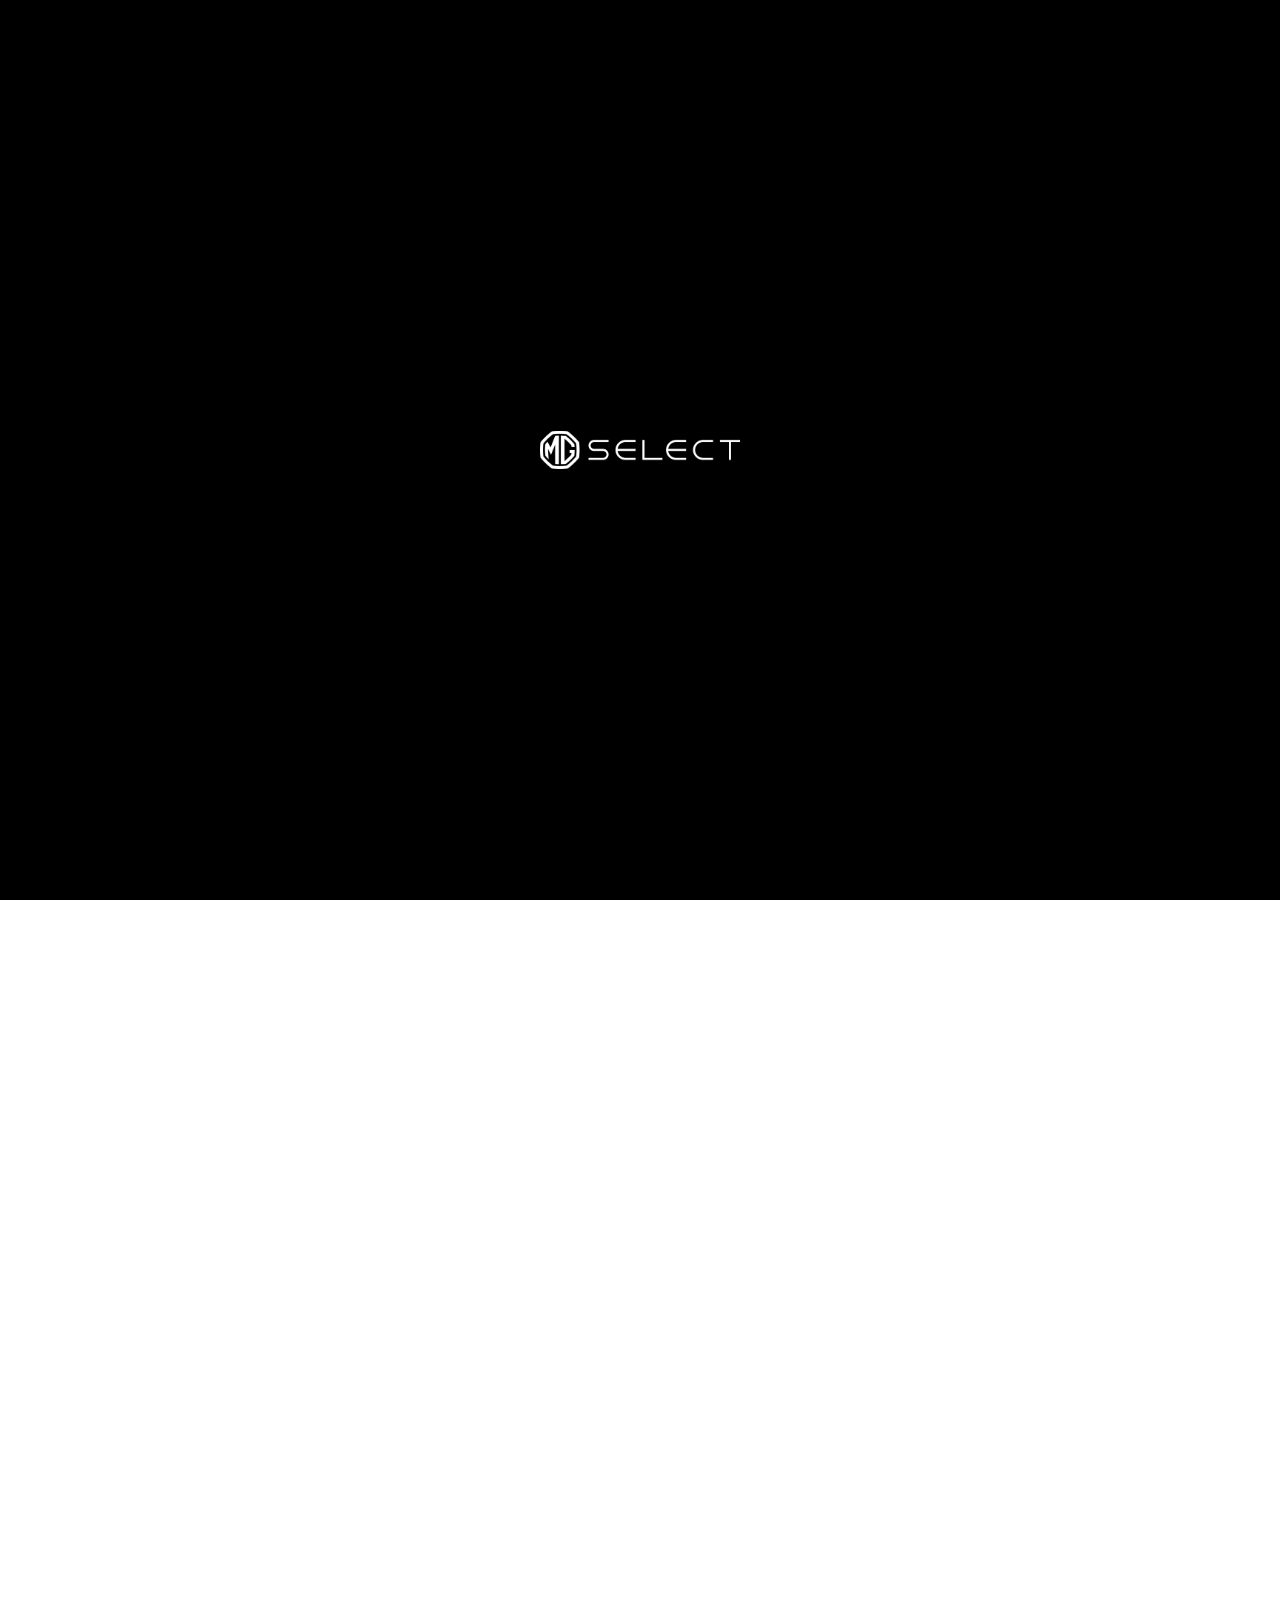
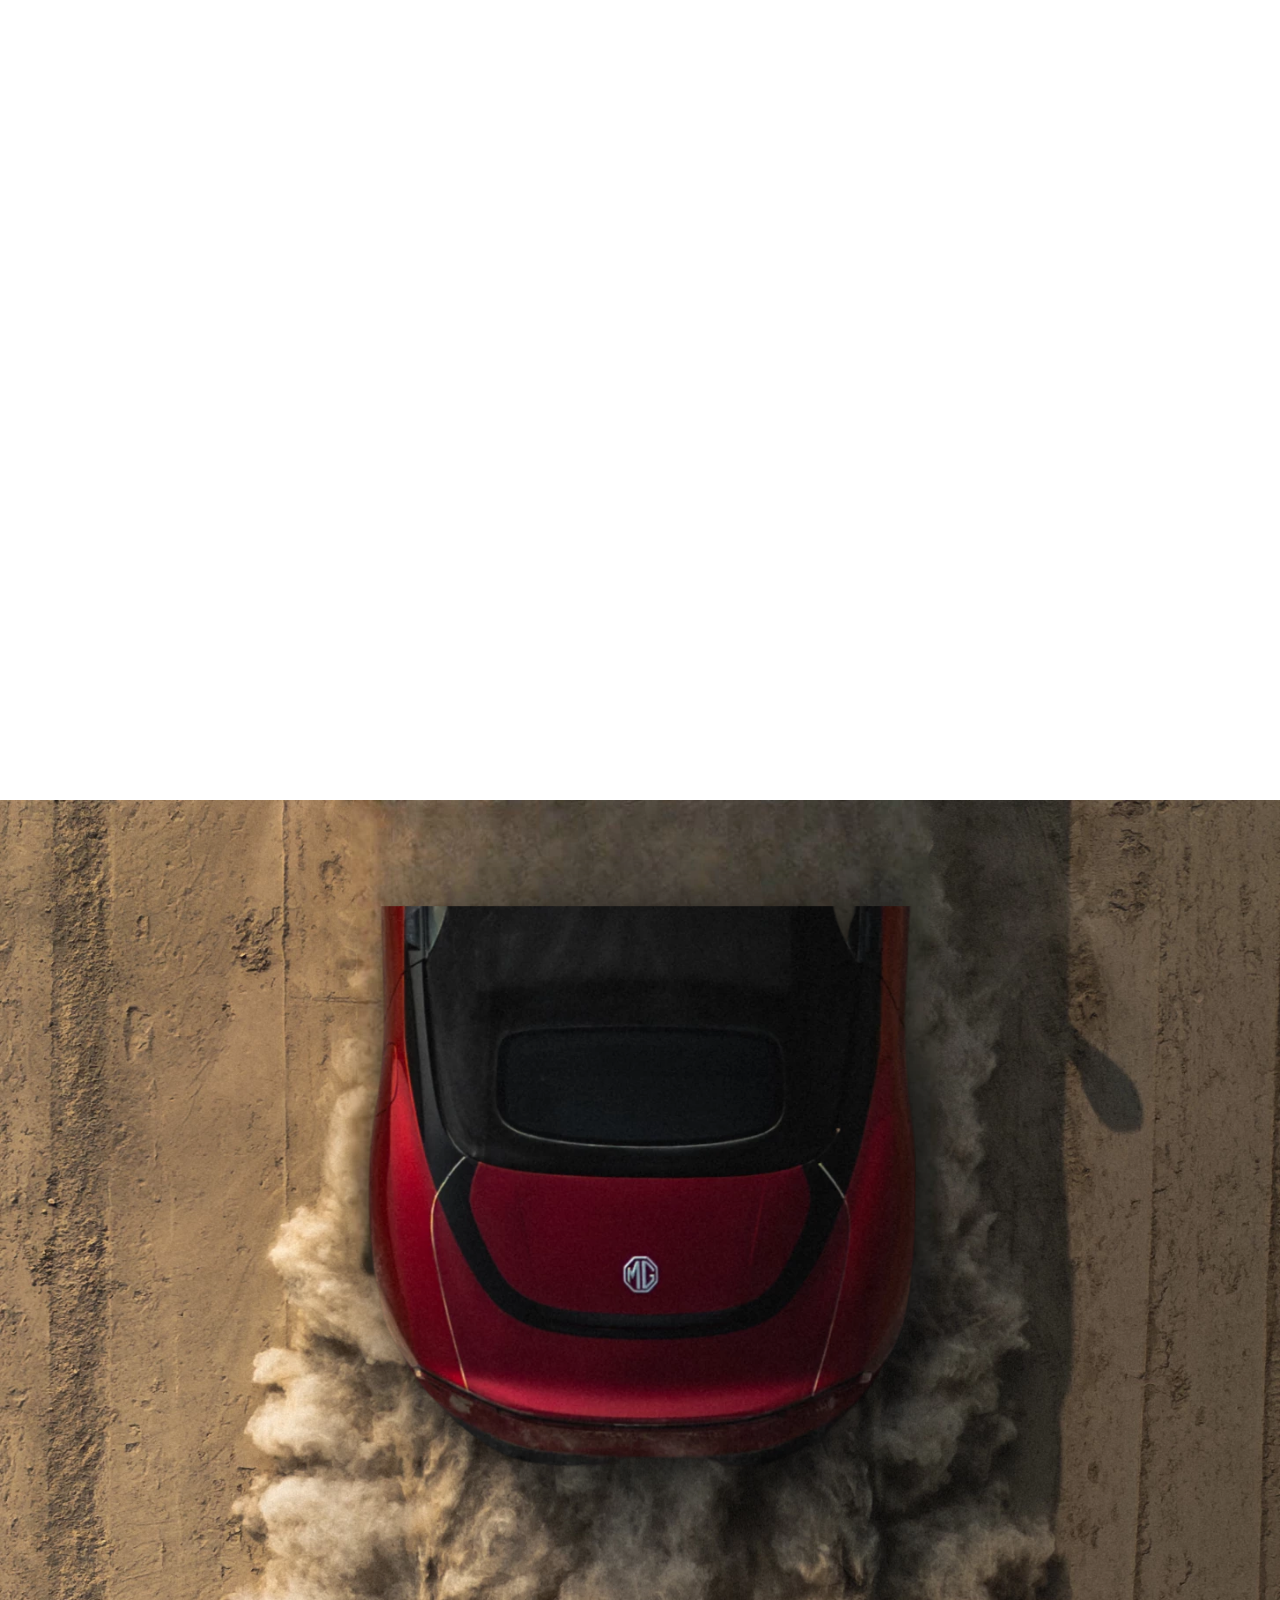
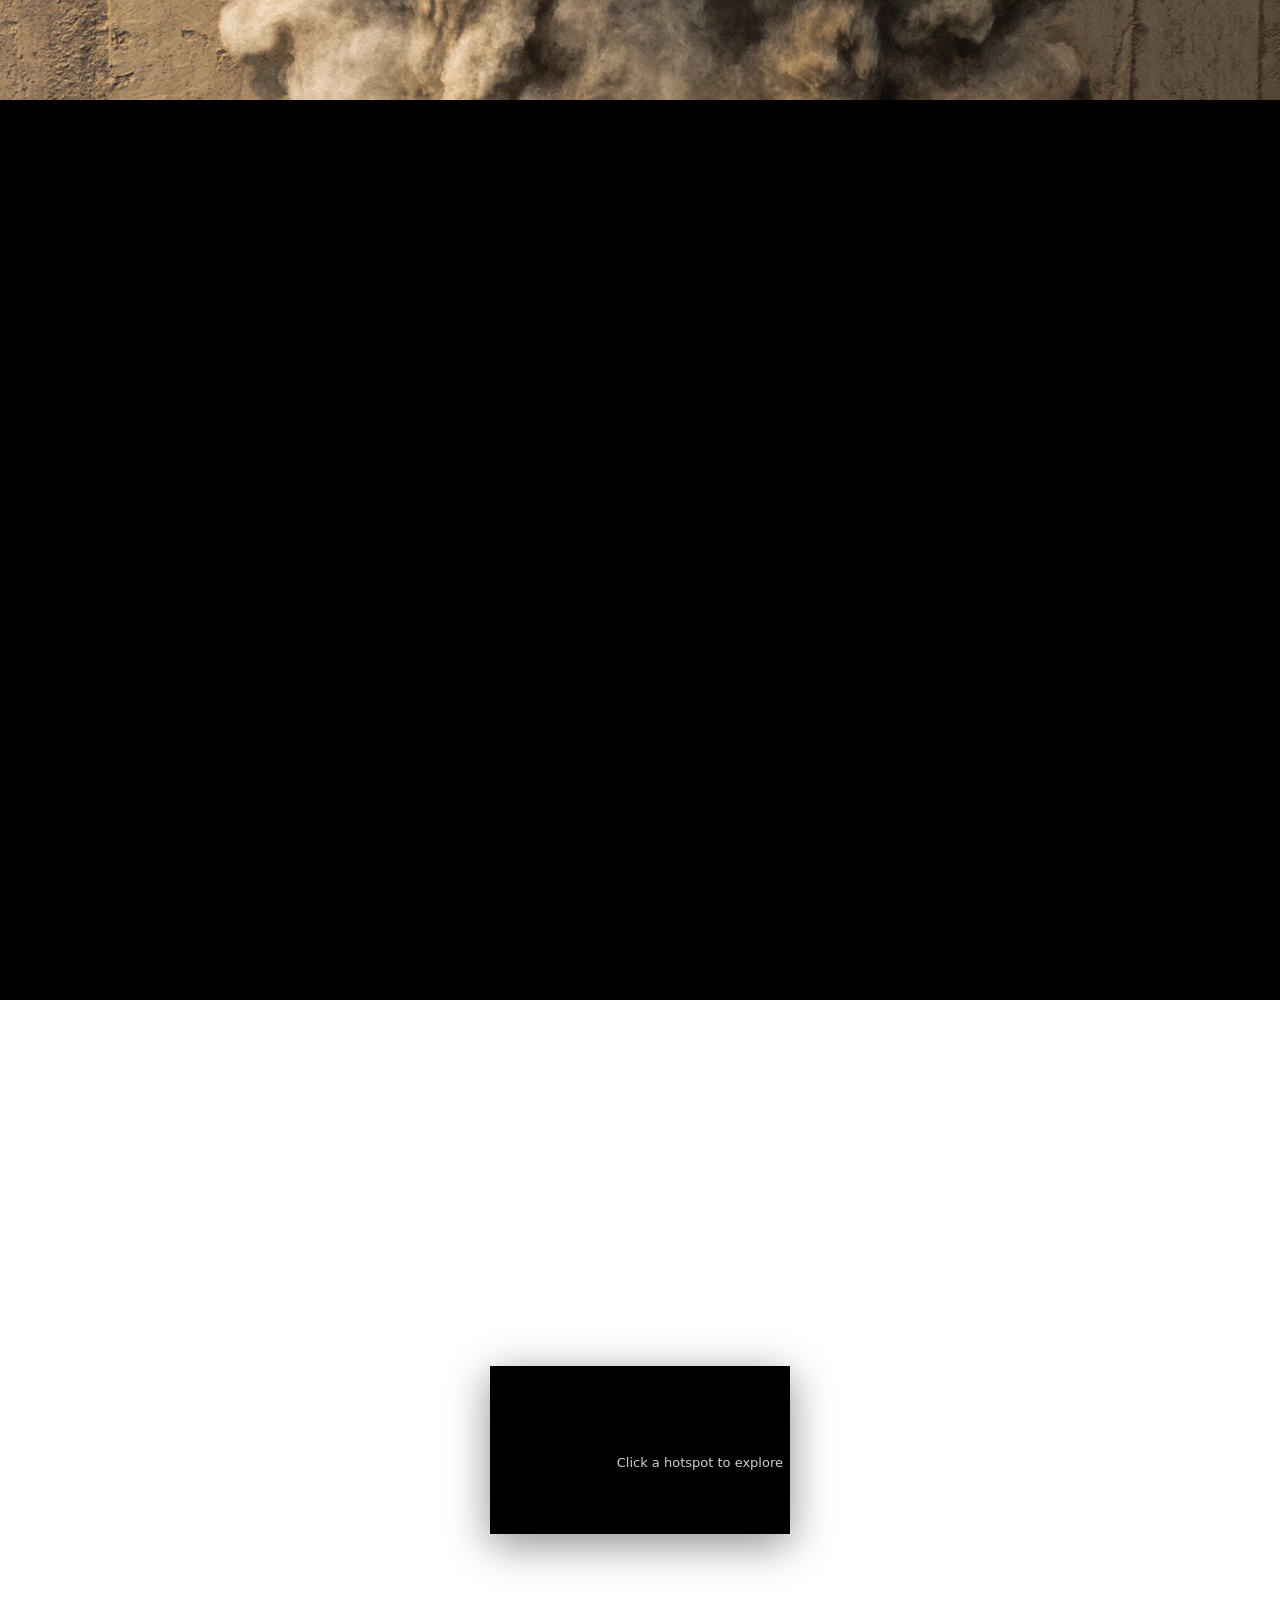
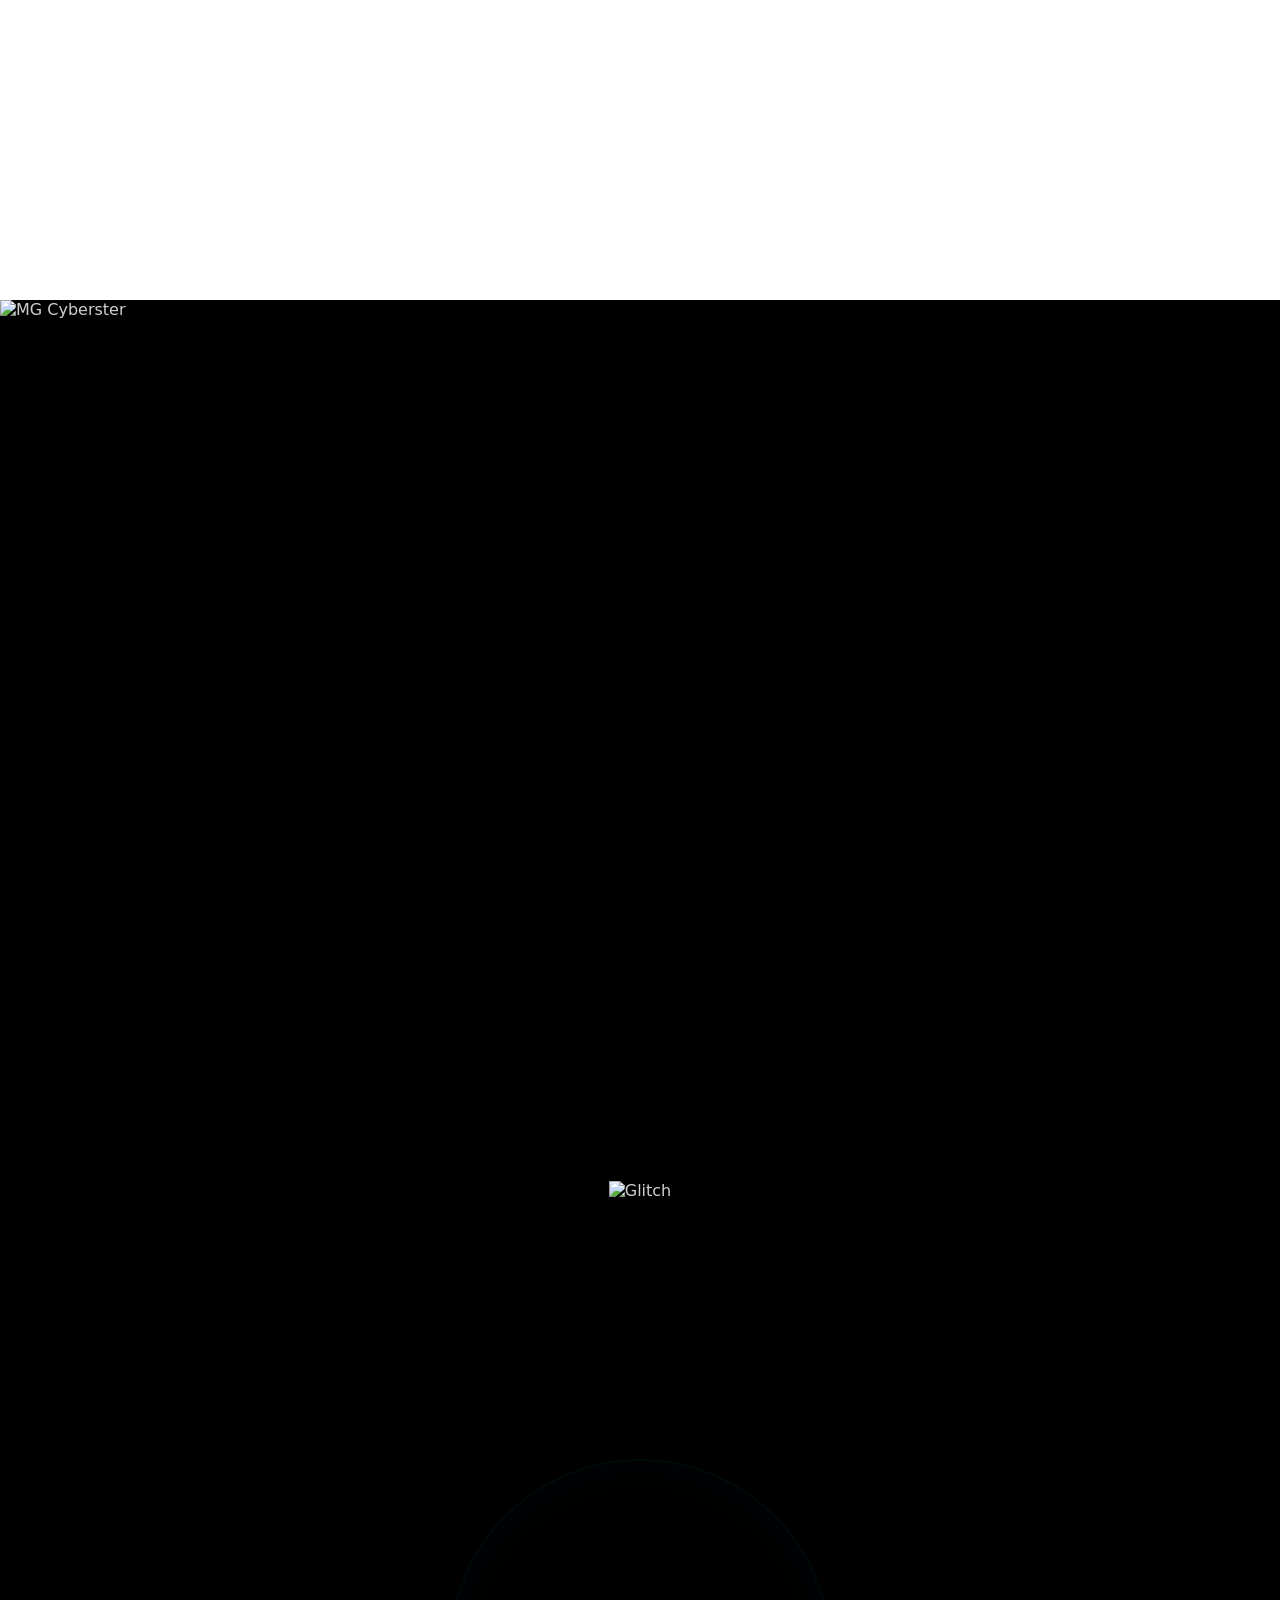
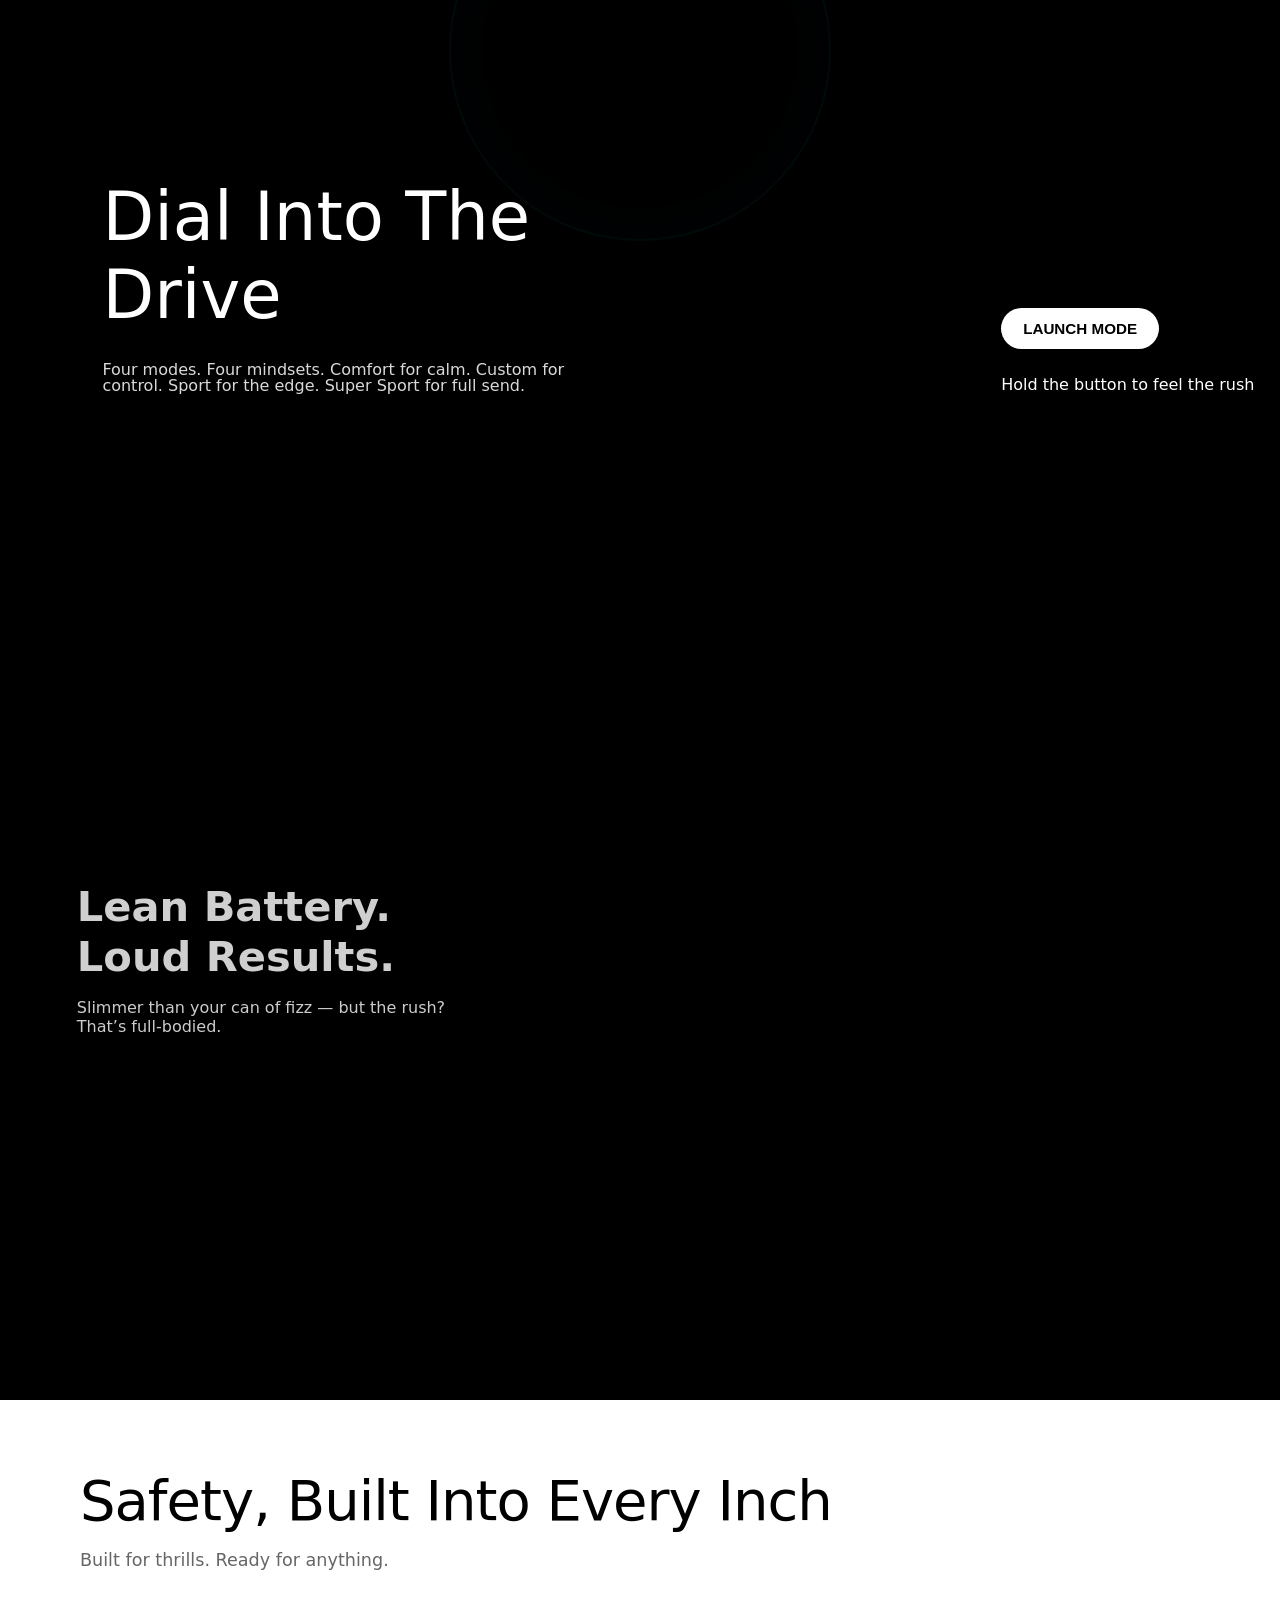
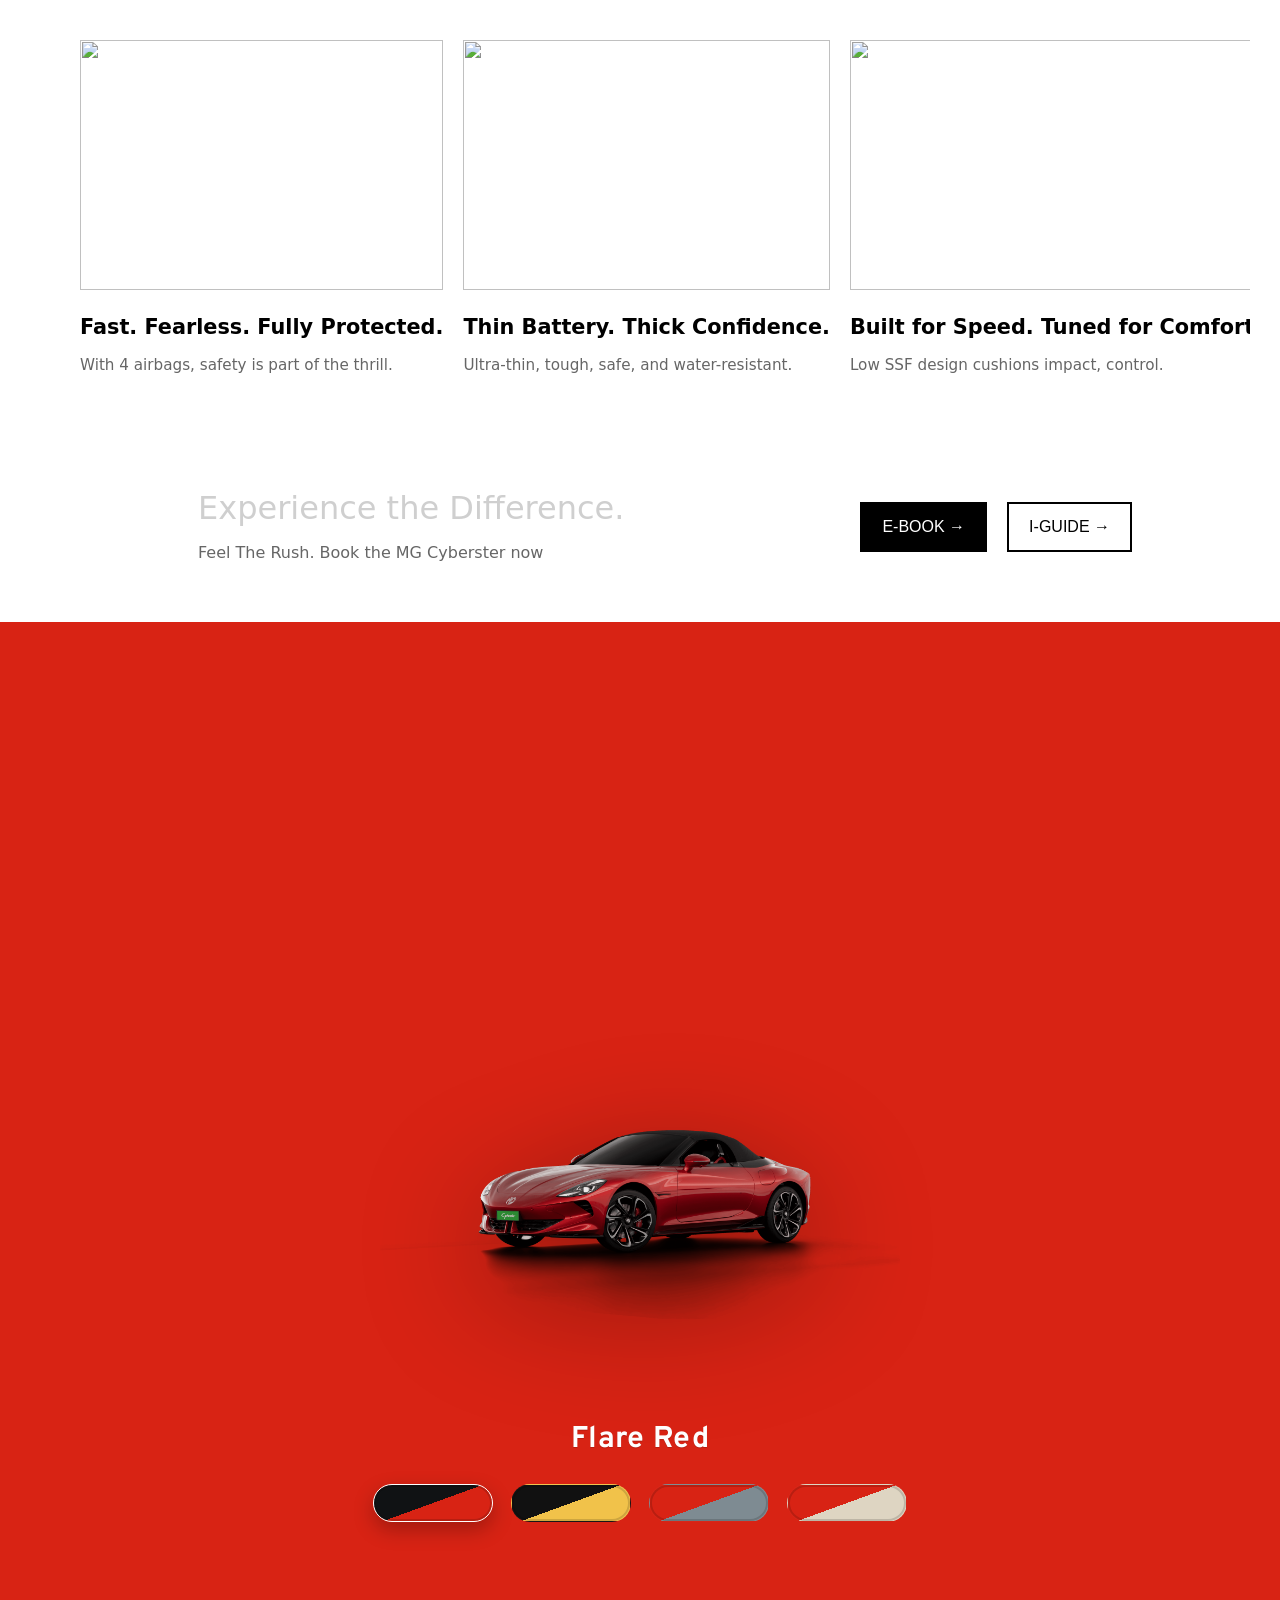
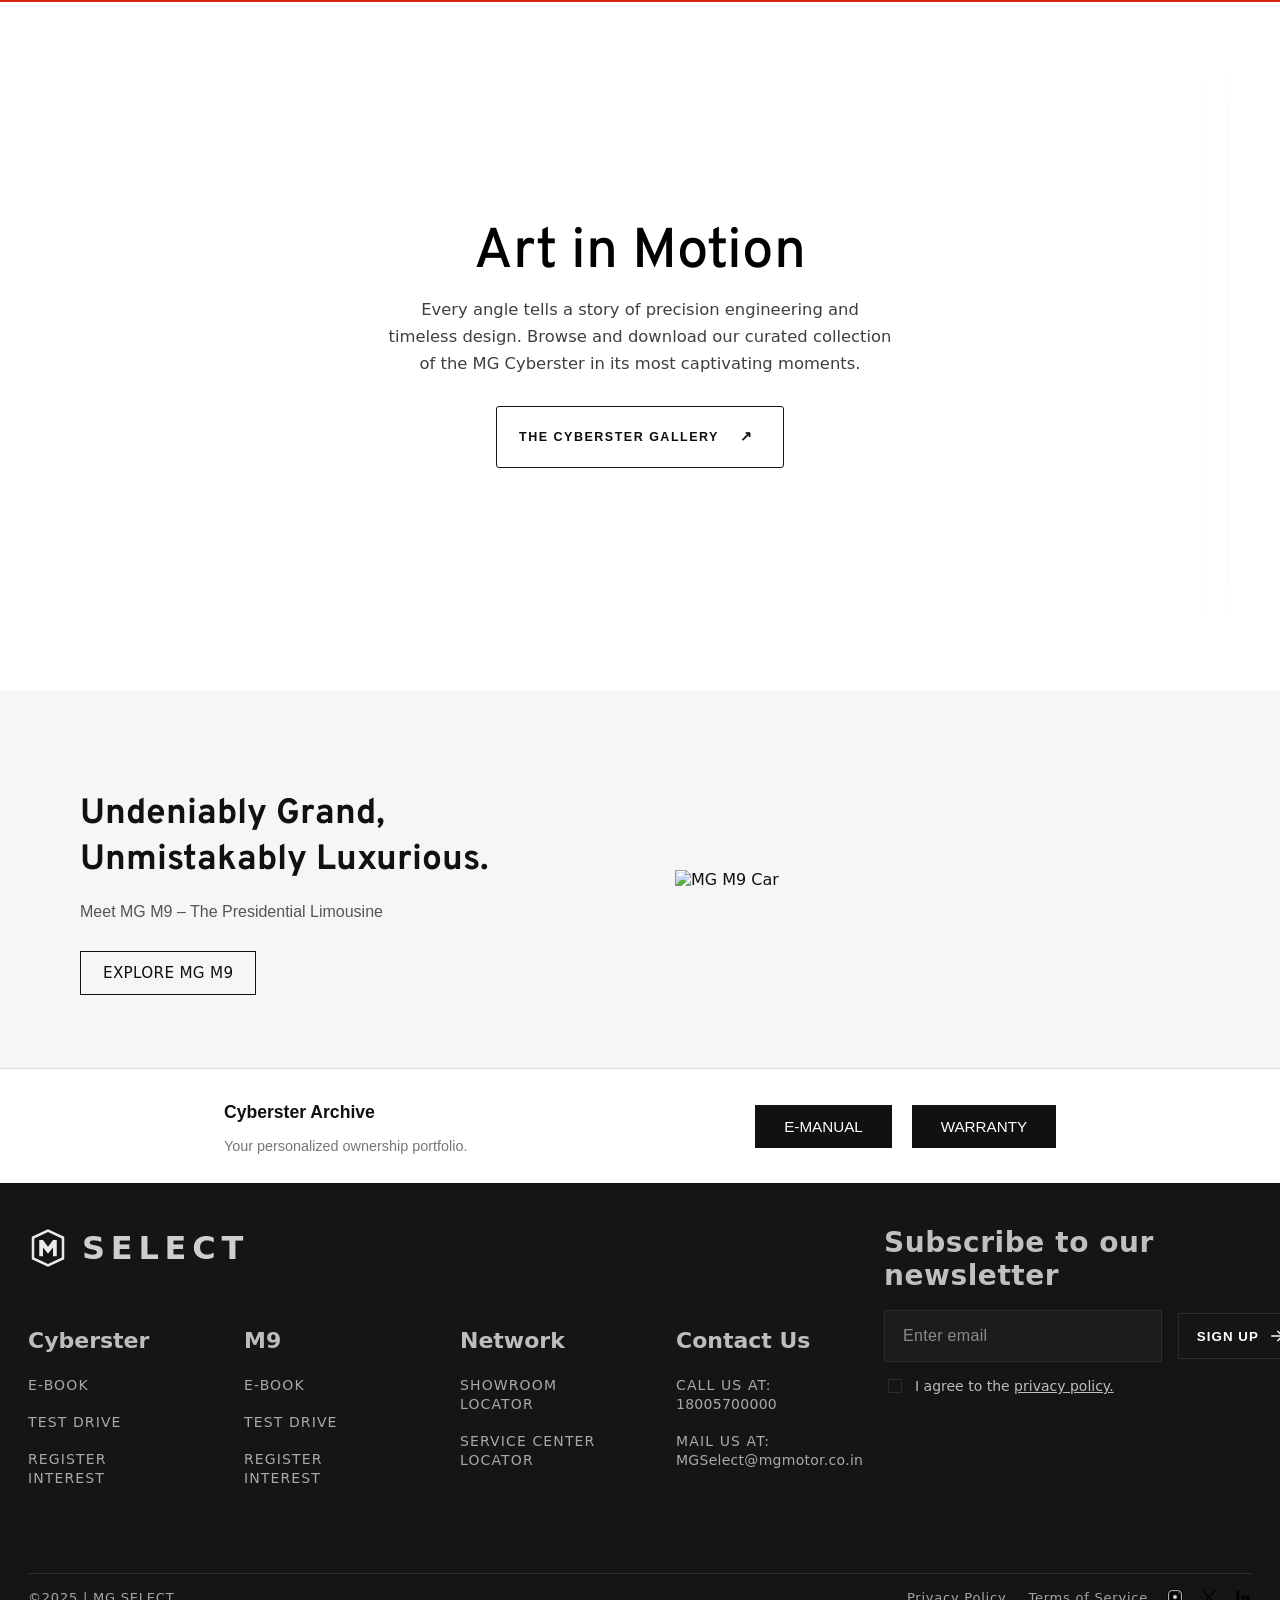
==== index.html @ 06f691a9 "Add index.html entry for GitHub Pages Co-Authored-By: Claude Opus 4.8 <noreply@anthropic.com>" ====
<!DOCTYPE html>
<html lang="en">

<head>
    <meta charset="UTF-8" />
    <meta name="viewport" content="width=device-width, initial-scale=1.0, maximum-scale=5.0, user-scalable=yes" />
    <meta name="mobile-web-app-capable" content="yes" />
    <meta name="apple-mobile-web-app-capable" content="yes" />
    <title>MG Select Cyberster</title>
    <link rel="icon" type="image/png" href="assets/mg-icon.png">
    <link rel="stylesheet" href="mg.css">
    <link href="https://fonts.googleapis.com/css2?family=Overpass:wght@400;500;600;700&display=swap" rel="stylesheet">
</head>

<body>
    <!-- Preloader -->
    <div class="preloader" id="preloader">
        <div class="preloader-logo" id="preloaderLogo"></div>
    </div>

    <!-- Header -->
    <header class="header" id="header">
        <div class="header-logo"></div>
    </header>

    <!-- Hero Section -->
    <section class="hero-section" id="heroSection">
        <div class="hero-container">
            <div class="loading-placeholder" id="loadingPlaceholder">
                <div class="loading-spinner"></div>
            </div>
            <canvas class="hero-canvas" id="heroCanvas"></canvas>
            <div class="hero-content" id="heroContent">
                <h1 class="hero-title" id="heroTitle">MG Cyberster</h1>
                <p class="hero-subtitle" id="heroSubtitle">Because turning heads is just the beginning.</p>
                <a href="#" class="hero-cta" id="heroCta">DOWNLOAD BROCHURE</a>
            </div>
            <div class="scroll-indicator" id="scrollIndicator">
                <div class="scroll-line" id="scrollLine"></div>
                <div class="scroll-text">SCROLL</div>
            </div>
        </div>
    </section>

    <!-- Second Section-->
    <section class="second-section" id="secondSection">
        <div class="second-container">
            <div class="car-background" id="carBackground"></div>
            <div class="car-image" id="carImage">
                <img src="./assets/car-foreground.webp" alt="MG Cyberster" />
            </div>
            <div class="section-content" id="sectionContent">
                <h2 class="section-title">THE WORLD'S FASTEST MG ROADSTER</h2>
                <p class="section-subtitle">A thrilling burst of power, instant torque and a smooth, responsive ride
                    that lets you feel every twist and turn. Your adrenaline levels are going to take off.</p>

                <div class="specs-grid">
                    <div class="spec-item">
                        <div class="spec-value">3.2<span style="font-size: 0.8em; margin-left: 5px;">SECS</span></div>
                        <div class="spec-label">ACC (0 – 100 KMPH)</div>
                    </div>
                    <div class="spec-item">
                        <div class="spec-value">510<span style="font-size: 0.8em; margin-left: 5px;">PS</span></div>
                        <div class="spec-label">POWER</div>
                    </div>
                    <div class="spec-item">
                        <div class="spec-value">725<span style="font-size: 0.8em; margin-left: 5px;">NM</span></div>
                        <div class="spec-label">TORQUE</div>
                    </div>
                    <div class="spec-item">
                        <div class="spec-value">77<span style="font-size: 0.8em; margin-left: 5px;">kWh</span></div>
                        <div class="spec-label">BATTERY PACK</div>
                    </div>
                    <div class="spec-item">
                        <div class="spec-value">580<span style="font-size: 0.8em; margin-left: 5px;">KM*</span></div>
                        <div class="spec-label">RANGE</div>
                    </div>
                </div>

                <div class="disclaimer">
                    <p>* Specified Range is as per standard MIDC test procedure (Part 1 + Part 2), carried out by
                        Certifying Authority iCAT. Range may vary depending on various driving behaviour, traffic
                        conditions, speeds, vehicle loads etc.</p>
                </div>
            </div>
        </div>
    </section>
    <div class="frame-counter" id="frameCounter">
        Frame: <span id="currentFrameNumber">0</span> / <span id="totalFrameNumber">401</span>
    </div>

    <!-- 3rd video with hubspots start-->
    <section class="section">
        <div class="stage" id="stage">
            <video id="video" playsinline preload="auto"></video>

            <!-- Left headline that shows at pause -->
            <div class="maintext" id="mainText" hidden>
                <h1>Thrill, Distilled.</h1>
                <p>Refined by design. Felt in motion.</p>
            </div>

            <div class="hotspots" id="hotspots" hidden>
                <!-- Positions are percentage-based via style left/top -->
                <button class="hotspot" id="hs-1" style="left:42%; top:40%" aria-label="Open module A"></button>
                <button class="hotspot" id="hs-2" style="left:69%; top:61%" aria-label="Open module B"></button>
                <button class="hotspot" id="hs-3" style="left:28%; top:48%" aria-label="Open module C"></button>
            </div>

            <div class="hint" id="hint">Click a hotspot to explore</div>

            <div class="panel" id="panel" aria-live="polite" aria-hidden="true">
                <header>
                    <span class="dot"></span>
                    <h3 id="panelTitle">Module</h3>
                    <button class="close" id="closePanel">Close</button>
                </header>
                <div class="body" id="panelBody">Loading…</div>
            </div>

            <div class="loader" id="loader" aria-hidden="true">
                <div class="spinner" aria-label="Loading"></div>
            </div>
        </div>
    </section>
     <!-- 3rd video with hubspots end-->

    <!-- on hover image reveal -->
    <section class="image__reveal--wrapper">
        <div class="image__reveal--container">
            <div class="image__reveal--images">
                <!-- Base Image (Car Exterior) -->
                <div class="image__reveal--image">
                    <picture>
                        <source
                            srcset="https://mgmotor.scene7.com/is/image/mgmotor/image-reveal-main?fmt=webp-alpha&resMode=bisharp&fit=constrain&qlt=90&wid=1080"
                            media="(min-width:768px)">
                        <img draggable="false" class="image__reveal--img"
                            src="https://mgmotor.scene7.com/is/image/mgmotor/image-reveal-main-mobile?fmt=webp-alpha&resMode=bisharp&fit=constrain&qlt=90&wid=720"
                            alt="MG Cyberster" loading="lazy">
                    </picture>
                </div>

                <!-- Black reveal strip -->
                <div class="reveal-strip" id="revealStrip"></div>

                <!-- Overlay Image (Car Frame) -->
                <div class="image__reveal--image image__reveal--overlay" id="overlayImage">
                    <picture>
                        <source
                            srcset="https://mgmotor.scene7.com/is/image/mgmotor/image-reveal?fmt=webp-alpha&resMode=bisharp&fit=constrain&qlt=90&wid=1080"
                            media="(min-width:768px)">
                        <img draggable="false" class="image__reveal--img"
                            src="https://mgmotor.scene7.com/is/image/mgmotor/image-reveal-mobile?fmt=webp-alpha&resMode=bisharp&fit=constrain&qlt=90&wid=720"
                            alt="Car Frame" loading="lazy">
                    </picture>
                </div>

                <!-- Glitch effect layers -->
                <div class="image__reveal__glitch--img" id="glitch1">
                    <picture>
                        <source
                            srcset="https://mgmotor.scene7.com/is/image/mgmotor/image-reveal-main?fmt=webp-alpha&resMode=bisharp&fit=constrain&qlt=90&wid=1080"
                            media="(min-width:768px)">
                        <img draggable="false" class="image__reveal--img"
                            src="https://mgmotor.scene7.com/is/image/mgmotor/image-reveal-main-mobile?fmt=webp-alpha&resMode=bisharp&fit=constrain&qlt=90&wid=720"
                            alt="Glitch">
                    </picture>
                </div>
            </div>
        </div>
    </section>

    <!-- hover button video playing -->
    <section class="drive-section" id="drive">
        <!-- Background video (paused by default) -->
        <video id="bgVideo" class="drive-video" preload="metadata" playsinline poster="assets/cyberster-poster.jpg">
            <source src="assets/Animation-Video-3.1.mp4" type="video/webm" />
            <source src="assets/Animation-Video-3.1.mp4" type="video/mp4" />
            <!-- Fallback text -->
            Your browser does not support the video tag.
        </video>

        <!-- Optional center HUD ring for style -->
        <div class="hud" aria-hidden="true">
            <div class="ring"></div>
        </div>

        <!-- Copy + CTA -->
        <div class="drive-content">
            <div class="drive-left">
                <h2 class="headline">Dial Into The Drive</h2>
                <p class="subcopy">
                    Four modes. Four mindsets. Comfort for calm. Custom for control. Sport for the
                    edge. Super Sport for full send.
                </p>
            </div>

            <div class="drive-right">
                <button class="launch-btn" id="launchBtn" aria-pressed="false"
                    aria-label="Hold to play the drive video">
                    LAUNCH MODE
                </button>
                <p class="hint1" id="hint1">Hold the button to feel the rush</p>
            </div>
        </div>
    </section>

    <!-- normal video playing -->
    <section class="cyberVideo_container" id="cyberVideo_container">
        <div class="cyberVideo_textBox">
            <h2 class="cyberVideo_heading">Lean Battery. Loud Results.</h2>
            <p class="cyberVideo_subtext">Slimmer than your can of fizz — but the rush? That’s full-bodied.</p>
        </div>

        <!-- IMPORTANT: muted + playsinline + preload; 'autoplay' helps on some android browsers -->
        <video id="cyberVideo_mainVideo" class="cyberVideo_video" preload="metadata" muted playsinline autoplay>
            <!-- Make sure this path is correct and served over https -->
            <source src="assets/Animation-Video-6.mp4" type="video/mp4" />
        </video>
    </section>

    <!-- Carousel -->
    <div class="cyberster-container">
        <div class="cyberster-header">
            <h1>Safety, Built Into Every Inch</h1>
            <p class="cyberster-subtitle">Built for thrills. Ready for anything.</p>
        </div>

        <div class="cyberster-carousel-wrapper" id="cybersterCarouselWrapper">
            <div class="cyberster-carousel" id="cybersterCarousel">
                <div class="cyberster-card">
                    <div class="cyberster-card-image">
                        <img
                            src="https://mgmotor.scene7.com/is/image/mgmotor/airbags_v4?fmt=webp-alpha&resMode=bisharp&fit=constrain&qlt=90&wid=1920">
                    </div>
                    <div class="cyberster-card-content">
                        <h3 class="cyberster-card-title">Fast. Fearless. Fully Protected.</h3>
                        <p class="cyberster-card-description"> With 4 airbags, safety is part of the thrill.</p>
                    </div>
                </div>

                <div class="cyberster-card">
                    <div class="cyberster-card-image">
                        <img
                            src="https://mgmotor.scene7.com/is/image/mgmotor/battery?fmt=webp-alpha&resMode=bisharp&fit=constrain&qlt=90&wid=1920">
                    </div>
                    <div class="cyberster-card-content">
                        <h3 class="cyberster-card-title">Thin Battery. Thick Confidence.</h3>
                        <p class="cyberster-card-description">Ultra-thin, tough, safe, and water-resistant.</p>
                    </div>
                </div>

                <div class="cyberster-card">
                    <div class="cyberster-card-image">
                        <img
                            src="https://mgmotor.scene7.com/is/image/mgmotor/ssf?fmt=webp-alpha&resMode=bisharp&fit=constrain&qlt=90&wid=1920">
                    </div>
                    <div class="cyberster-card-content">
                        <h3 class="cyberster-card-title">Built for Speed. Tuned for Comfort.</h3>
                        <p class="cyberster-card-description">Low SSF design cushions impact, control.</p>
                    </div>
                </div>

                <div class="cyberster-card">
                    <div class="cyberster-card-image">
                        <img
                            src="https://mgmotor.scene7.com/is/image/mgmotor/driving-monitoring-sysytem?fmt=webp-alpha&resMode=bisharp&fit=constrain&qlt=90&wid=1920">
                    </div>
                    <div class="cyberster-card-content">
                        <h3 class="cyberster-card-title">Smart Tech. Sharper Control.</h3>
                        <p class="cyberster-card-description">Level 2 ADAS that knows when to step in.</p>
                    </div>
                </div>
            </div>
        </div>

        <div class="cyberster-cta-section">
            <div class="cta-contents">
                <h2 class="cyberster-cta-title">Experience the Difference.</h2>
                <p class="cyberster-cta-subtitle">Feel The Rush. Book the MG Cyberster now</p>
            </div>

            <div class="cyberster-cta-buttons">
                <button class="cyberster-btn cyberster-btn-primary">E-BOOK →</button>
                <button class="cyberster-btn cyberster-btn-secondary">I-GUIDE →</button>
            </div>
        </div>
    </div>

    <!-- Tabs -->
    <section class="cyc-section" id="cycSection" style="--cyc-bg:#d82314;">
        <!-- Car stage -->
        <div class="cyc-stage">
            <img id="cycCar" class="cyc-car" alt="Selected car color" src="assets/Red.png" />
        </div>

        <!-- Color name -->
        <div id="cycName" class="cyc-name">Flare Red</div>

        <!-- Tabs (buttons) -->
        <div class="cyc-tabs" role="tablist" aria-label="Car colors">
            <!-- Each tab carries all data in attributes -->
            <button class="cyc-tab" role="tab" aria-selected="true" tabindex="0" data-key="flare" data-name="Flare Red"
                data-bg="#d82314" data-img="assets/Red.png" style="--sw1:#101214;--sw2:#d82314">
            </button>

            <button class="cyc-tab" role="tab" aria-selected="false" tabindex="-1" data-key="yellow"
                data-name="Nuclear Yellow" data-bg="#f1c24a" data-img="assets/Yellow.png"
                style="--sw1:#111;--sw2:#f1c24a">
            </button>

            <button class="cyc-tab" role="tab" aria-selected="false" tabindex="-1" data-key="grey"
                data-name="Andes Grey" data-bg="#7e8b92" data-img="assets/Grey.png" style="--sw1:#d82314;--sw2:#7e8b92">
            </button>

            <button class="cyc-tab" role="tab" aria-selected="false" tabindex="-1" data-key="beige"
                data-name="Modern Beige" data-bg="#ded5c2" data-img="assets/Beige.png"
                style="--sw1:#d82314;--sw2:#ded5c2">
            </button>
        </div>
    </section>

    <!-- Gallery -->
    <section class="amr-section" aria-label="Art in Motion">
        <!-- fixed decorative images -->
        <div class="amr-decor" aria-hidden="true">
            <!-- Left cluster -->
            <img class="amr-img amr-img--l1"
                src="https://mgmotor.scene7.com/is/image/mgmotor/Cyberster_1?fmt=webp-alpha&resMode=bisharp&fit=constrain&qlt=90&wid=1080"
                alt="">
            <img class="amr-img amr-img--l2"
                src="https://mgmotor.scene7.com/is/image/mgmotor/Cyberster_2?fmt=webp-alpha&resMode=bisharp&fit=constrain&qlt=90&wid=1080"
                alt="">
            <img class="amr-img amr-img--l3"
                src="https://mgmotor.scene7.com/is/image/mgmotor/Cyberster_3?fmt=webp-alpha&resMode=bisharp&fit=constrain&qlt=90&wid=1080"
                alt="">
            <!-- Right cluster -->
            <img class="amr-img amr-img--r1"
                src="https://mgmotor.scene7.com/is/image/mgmotor/Cyberster_4?fmt=webp-alpha&resMode=bisharp&fit=constrain&qlt=90&wid=1080"
                alt="">
            <img class="amr-img amr-img--r2"
                src="https://mgmotor.scene7.com/is/image/mgmotor/Cyberster_5?fmt=webp-alpha&resMode=bisharp&fit=constrain&qlt=90&wid=1080"
                alt="">
            <img class="amr-img amr-img--r3"
                src="https://mgmotor.scene7.com/is/image/mgmotor/Cyberster_6?fmt=webp-alpha&resMode=bisharp&fit=constrain&qlt=90&wid=1080"
                alt="">
        </div>

        <!-- center content -->
        <div class="amr-center">
            <h2 class="amr-title">Art in Motion</h2>
            <p class="amr-copy">
                Every angle tells a story of precision engineering and timeless design.
                Browse and download our curated collection of the MG Cyberster in its most captivating moments.
            </p>
            <button type="button" class="amr-btn" aria-label="Open The Cyberster Gallery">
                The Cyberster Gallery
                <span class="amr-arrow">↗</span>
            </button>
        </div>
    </section>

    <!-- MG M9 Section -->
    <section class="m9r-section">
        <div class="m9r-content">
            <div class="m9r-text">
                <h1>Undeniably Grand,<br>Unmistakably Luxurious.</h1>
                <p>Meet MG M9 – The Presidential Limousine</p>
                <a href="#" class="m9r-btn">EXPLORE MG M9</a>
            </div>
            <div class="m9r-image">
                <img src="https://mgmotor.scene7.com/is/image/mgmotor/m9-prereserve?fmt=webp-alpha&resMode=bisharp&fit=constrain&qlt=90&wid=1920"
                    alt="MG M9 Car" />
            </div>
        </div>

        <div class="m9r-bottom">
            <div class="m9r-info">
                <h3>Cyberster Archive</h3>
                <p>Your personalized ownership portfolio.</p>
            </div>
            <div class="m9r-buttons">
                <a href="#">E-MANUAL</a>
                <a href="#">WARRANTY</a>
            </div>
        </div>
    </section>

    <!-- footer -->
    <footer class="mgxFooter_wrap">
        <div class="mgxFooter_container">

            <!-- Top: Left (logo + columns) / Right (newsletter) -->
            <div class="mgxFooter_top">

                <!-- Left block -->
                <div>
                    <!-- Logo row -->
                    <div class="mgxBrandRow">
                        <!-- MG hex logo -->
                        <svg class="mgxLogoMG" viewBox="0 0 64 64" aria-hidden="true">
                            <path fill="#e9e9e9"
                                d="M32 2 6 14v36l26 12 26-12V14L32 2zm0 4.5 22 10.2v30.6L32 57.5 10 47.3V16.7L32 6.5z" />
                            <path fill="#e9e9e9" d="M18 19h6l8 11 8-11h6v26h-6V31l-8 10-8-10v14h-6z" />
                        </svg>
                        <div class="wordmark">SELECT</div>
                    </div>

                    <!-- Link columns -->
                    <div class="mgxCols">
                        <div class="mgxCol">
                            <h4>Cyberster</h4>
                            <ul>
                                <li><a href="#">E-BOOK</a></li>
                                <li><a href="#">Test Drive</a></li>
                                <li><a href="#">Register Interest</a></li>
                            </ul>
                        </div>

                        <div class="mgxCol">
                            <h4>M9</h4>
                            <ul>
                                <li><a href="#">E-BOOK</a></li>
                                <li><a href="#">Test Drive</a></li>
                                <li><a href="#">Register Interest</a></li>
                            </ul>
                        </div>

                        <div class="mgxCol">
                            <h4>Network</h4>
                            <ul>
                                <li><a href="#">Showroom Locator</a></li>
                                <li><a href="#">Service Center Locator</a></li>
                            </ul>
                        </div>

                        <div class="mgxCol">
                            <h4>Contact Us</h4>
                            <ul>
                                <li><span>Call Us at: <a href="#"
                                            style="text-transform:none; letter-spacing:.02em;">18005700000</a></span>
                                </li>
                                <li><span>Mail Us at: <a href="#"
                                            style="text-transform:none; letter-spacing:.02em;">MGSelect@mgmotor.co.in</a></span>
                                </li>
                            </ul>
                        </div>
                    </div>
                </div>

                <!-- Right: Newsletter -->
                <div class="mgxNews">
                    <h3>Subscribe to our newsletter</h3>
                    <form class="mgxForm" onsubmit="event.preventDefault();">
                        <input class="mgxInput" type="email" placeholder="Enter email" required />
                        <button class="mgxBtn" type="submit">
                            <span>SIGN UP</span>
                            <!-- Arrow icon -->
                            <svg width="16" height="16" viewBox="0 0 24 24" aria-hidden="true" style="display:block">
                                <path d="M13 5l7 7-7 7M20 12H4" stroke="currentColor" stroke-width="2" fill="none"
                                    stroke-linecap="round" stroke-linejoin="round" />
                            </svg>
                        </button>
                    </form>
                    <label class="mgxAgree">
                        <input class="mgxCheckbox" type="checkbox" required />
                        <span>I agree to the <a href="#">privacy policy.</a></span>
                    </label>
                </div>

            </div>

            <div class="mgxDivider"></div>

            <!-- Bottom bar -->
            <div class="mgxBottom">
                <div class="mgxCopyright">©2025 | MG SELECT</div>
                <nav class="mgxBottomLinks" aria-label="Footer links">
                    <a href="#">Privacy Policy</a>
                    <a href="#">Terms of Service</a>
                </nav>
                <div class="mgxSocial" aria-label="Social links">
                    <!-- Instagram -->
                    <a href="#" aria-label="Instagram">
                        <svg viewBox="0 0 24 24">
                            <path d="M7 2h10a5 5 0 0 1 5 5v10a5 5 0 0 1-5 5H7a5 5 0 0 1-5-5V7a5 5 0 0 1 5-5zm0 0"
                                fill="#fff" />
                            <circle cx="12" cy="12" r="3.2" fill="#000" />
                            <circle cx="17.3" cy="6.7" r="1.2" fill="#000" />
                            <rect x="3.5" y="3.5" width="17" height="17" rx="4.2" ry="4.2" fill="none" stroke="#000"
                                stroke-width="1.2" />
                            <circle cx="12" cy="12" r="3.2" fill="none" stroke="#fff" stroke-width="1.2" />
                            <circle cx="17.3" cy="6.7" r="1.2" fill="#fff" />
                        </svg>
                    </a>
                    <!-- X (Twitter) -->
                    <a href="#" aria-label="X">
                        <svg viewBox="0 0 24 24">
                            <path d="M3 3l18 18M21 3L3 21" stroke="#fff" stroke-width="2" />
                        </svg>
                    </a>
                    <!-- LinkedIn -->
                    <a href="#" aria-label="LinkedIn">
                        <svg viewBox="0 0 24 24">
                            <rect x="3" y="4" width="4" height="16" fill="#fff" />
                            <rect x="10" y="10" width="4" height="10" fill="#fff" />
                            <rect x="15" y="10" width="6" height="10" fill="#fff" />
                            <circle cx="5" cy="7" r="2" fill="#fff" />
                        </svg>
                    </a>
                </div>
            </div>

        </div>
    </footer>

    <script src="mg.js"></script>
</body>

</html>
---- mg.css ----
.header,
.preloader {
    position: fixed;
    left: 0;
    top: 0;
    display: flex;
}
.header,
.preloader.fade-out {
    opacity: 0;
}
.header,
.hero-content,
.loading-placeholder.show,
.preloader {
    display: flex;
}
.hotspots,
.maintext,
.preloader.fade-out {
    pointer-events: none;
}
.loading-spinner,
.spinner {
    animation: 1s linear infinite spin;
}
.amr-btn,
.mgxCol a,
.mgxCol span,
.spec-label {
    text-transform: uppercase;
}
.amr-arrow,
.amr-section,
.cyc-stage,
.drive-section,
.hotspot,
.hud,
.loader,
.section {
    place-items: center;
}
.preloader {
    width: 100vw;
    height: 100vh;
    background: #000;
    align-items: center;
    justify-content: center;
    z-index: 9999;
    transition: opacity 1s ease-out;
}
.header-logo,
.preloader-logo {
    background: url("./assets/mg-select-logo.png") center/contain no-repeat;
    filter: invert(1) brightness(1);
}
.preloader-logo {
    width: 200px;
    height: 80px;
    transition: 1.5s cubic-bezier(0.4, 0, 0.2, 1);
}
.preloader-logo.shrink {
    width: 120px;
    height: 48px;
    transform: translateY(calc(-50vh + 44px));
}
.header.seamless-transition,
.header.visible,
.hero-content.visible .hero-cta,
.hero-content.visible .hero-subtitle,
.hero-content.visible .hero-title,
.hint.show,
.maintext.show,
.section-content.visible {
    transform: translateY(0);
    opacity: 1;
}
.header {
    width: 100%;
    z-index: 1000;
    padding: 20px 0;
    transition: 0.5s;
    transform: translateY(-20px);
    justify-content: center;
    align-items: center;
}
.hero-cta,
.hero-subtitle,
.hero-title {
    transform: translateY(30px);
}
.header.seamless-transition {
    transition: none;
}
.header-logo {
    width: 120px;
    height: 48px;
}
.hero-section {
    position: relative;
    height: 800vh;
    width: 100%;
}
.hero-container,
.second-container {
    position: sticky;
    top: 0;
    height: 100vh;
    width: 100%;
    overflow: hidden;
}
.hero-canvas,
.hero-content {
    position: absolute;
    top: 0;
    left: 0;
    width: 100%;
    height: 100%;
}
.hero-canvas {
    object-fit: cover;
    z-index: 1;
}
.hero-content {
    flex-direction: column;
    justify-content: center;
    align-items: flex-start;
    padding: 0 60px;
    z-index: 2;
    color: #fff;
}
.hero-title {
    font-size: 3.5rem;
    font-weight: 300;
    line-height: 1.1;
    margin-bottom: 20px;
    opacity: 0;
    transition: 0.8s cubic-bezier(0.4, 0, 0.2, 1);
}
.hero-subtitle {
    font-size: 1.2rem;
    font-weight: 400;
    opacity: 0.8;
    margin-bottom: 30px;
    opacity: 0;
    transition: 0.8s cubic-bezier(0.4, 0, 0.2, 1) 0.2s;
}
.hero-cta {
    padding: 15px 30px;
    background: 0 0;
    border: 2px solid #fff;
    color: #fff;
    text-decoration: none;
    font-size: 0.9rem;
    font-weight: 500;
    letter-spacing: 1px;
    transition: 0.8s cubic-bezier(0.4, 0, 0.2, 1) 0.4s;
    opacity: 0;
}
.cyberster-btn-secondary,
.hero-cta:hover {
    background: #fff;
    color: #000;
}
.hero-content.visible .hero-cta,
.loader.show,
.mgxSocial a:hover,
.scroll-indicator.visible {
    opacity: 1;
}
.scroll-indicator {
    position: fixed;
    bottom: 40px;
    left: 50%;
    transform: translateX(-50%);
    z-index: 3;
    display: flex;
    flex-direction: column;
    align-items: center;
    color: #fff;
    opacity: 0;
    transition: 0.5s;
}
.scroll-line {
    width: 2px;
    height: 40px;
    background: #fff;
    margin-bottom: 10px;
    position: relative;
    overflow: hidden;
}
.loading-placeholder,
.scroll-line::after {
    position: absolute;
    top: 0;
    width: 100%;
    left: 0;
}
.scroll-line::after {
    content: "";
    height: var(--progress, 0%);
    background: #cf392f;
    transition: height 0.1s linear;
}
.scroll-text {
    font-size: 0.8rem;
    letter-spacing: 1px;
    writing-mode: vertical-rl;
    text-orientation: mixed;
}
.loading-placeholder {
    height: 100%;
    background: #111;
    display: none;
    align-items: center;
    justify-content: center;
    z-index: 0;
}
.loading-spinner {
    width: 50px;
    height: 50px;
    border: 2px solid #333;
    border-top: 2px solid #fff;
    border-radius: 50%;
}
.frame-counter {
    position: fixed;
    top: 100px;
    right: 20px;
    color: #fff;
    background: rgba(0, 0, 0, 0.7);
    padding: 10px;
    border-radius: 5px;
    font-family: monospace;
    z-index: 1000;
    display: none;
}
.second-section {
    position: relative;
    height: 200vh;
    width: 100%;
    background: #000;
}
.car-background {
    position: absolute;
    top: 0;
    left: 0;
    width: 100%;
    height: 100vh;
    z-index: 1;
    background-image: url("./assets/sand-background.webp");
    background-size: cover;
    background-position: center 0;
    background-repeat: no-repeat;
    transition: background-position 0.1s linear;
}
.car-image {
    position: absolute;
    top: 50%;
    left: 50%;
    transform: translate(-50%, -60%);
    width: 45%;
    max-width: 650px;
    height: auto;
    z-index: 3;
    opacity: 1;
}
.section-content,
video {
    width: 100%;
    height: 100%;
}
.car-image img {
    width: 100%;
    height: auto;
    object-fit: contain;
    filter: drop-shadow(0 10px 30px rgba(0, 0, 0, 0.5));
}
.section-content {
    position: absolute;
    top: 0;
    left: 0;
    z-index: 4;
    color: #fff;
    display: flex;
    flex-direction: column;
    justify-content: center;
    align-items: center;
    padding: 60px 40px;
    opacity: 0;
    transform: translateY(50px);
    transition: 1.2s cubic-bezier(0.4, 0, 0.2, 1);
}
.hotspot,
.loader,
.section,
.specs-grid {
    display: grid;
}
.section-title {
    font-size: 3.2rem;
    font-weight: 300;
    line-height: 1.1;
    margin-bottom: 25px;
    color: #fff;
    text-shadow: 2px 2px 8px rgba(0, 0, 0, 0.8);
    text-align: center;
    letter-spacing: 2px;
}
.section-subtitle {
    font-size: 1.2rem;
    font-weight: 400;
    opacity: 0.9;
    margin-bottom: 60px;
    max-width: 900px;
    text-align: center;
    text-shadow: 1px 1px 4px rgba(0, 0, 0, 0.8);
    line-height: 1.6;
}
.specs-grid {
    grid-template-columns: repeat(5, 1fr);
    gap: 50px;
    max-width: 1200px;
    margin: 0 auto 40px;
}
.spec-item {
    text-align: center;
    padding: 30px 20px;
    border: 1px solid rgba(255, 255, 255, 0.2);
    border-radius: 12px;
    background: rgba(255, 255, 255, 0.1);
    backdrop-filter: blur(15px);
    transition: 0.3s;
}
.spec-item:hover {
    background: rgba(255, 255, 255, 0.15);
    transform: translateY(-5px);
}
.spec-value {
    font-size: 2.4rem;
    font-weight: 300;
    color: #fff;
    margin-bottom: 10px;
    text-shadow: 1px 1px 3px rgba(0, 0, 0, 0.8);
}
.spec-label {
    font-size: 0.9rem;
    color: rgba(255, 255, 255, 0.8);
    letter-spacing: 1.5px;
}
.disclaimer {
    margin-top: 50px;
    font-size: 0.85rem;
    color: rgba(255, 255, 255, 0.6);
    max-width: 1000px;
    text-align: center;
    line-height: 1.5;
}
@media (max-width: 1024px) {
    .hero-content {
        padding: 0 40px;
    }
    .hero-title {
        font-size: 3rem;
    }
    .section-title {
        font-size: 2.8rem;
    }
}
@media (max-width: 768px) {
    .hero-section {
        height: 600vh;
    }
    .hero-content {
        padding: 0 30px;
    }
    .hero-title {
        font-size: 2.5rem;
    }
    .hero-subtitle {
        font-size: 1rem;
    }
    .hero-cta {
        padding: 12px 24px;
        font-size: 0.85rem;
    }
    .section-title {
        font-size: 2.2rem;
    }
    .section-subtitle {
        font-size: 1rem;
        margin-bottom: 40px;
    }
    .specs-grid {
        grid-template-columns: repeat(2, 1fr);
        gap: 25px;
    }
    .spec-item {
        padding: 25px 15px;
    }
    .spec-value {
        font-size: 1.8rem;
    }
    .spec-label {
        font-size: 0.8rem;
    }
    .section-content {
        padding: 40px 20px;
        margin-left: -20px;
    }
    .car-image {
        width: 65%;
        top: 18%;
    }
    .second-section {
        height: 150vh;
    }
    .stage {
        width: 95vw;
        max-width: 95vw;
    }
    .maintext {
        max-width: 80%;
        left: 5%;
    }
    .maintext h1 {
        font-size: 32px;
    }
    .maintext p {
        font-size: 14px;
    }
}
@media (max-width: 480px) {
    .hero-section {
        height: 500vh;
    }
    .hero-content {
        padding: 0 20px;
    }
    .hero-title {
        font-size: 2rem;
        margin-bottom: 15px;
    }
    .hero-subtitle {
        font-size: 0.9rem;
        margin-bottom: 20px;
    }
    .hero-cta {
        padding: 10px 20px;
        font-size: 0.8rem;
    }
    .scroll-indicator {
        bottom: 30px;
    }
    .scroll-line {
        height: 30px;
    }
    .section-title {
        font-size: 1.8rem;
        letter-spacing: 0.5px;
    }
    .section-subtitle {
        font-size: 0.9rem;
        margin-bottom: 30px;
    }
    .specs-grid {
        grid-template-columns: repeat(2, 1fr);
        gap: 20px;
    }
    .spec-item {
        padding: 20px 15px;
    }
    .spec-value {
        font-size: 1.6rem;
    }
    .disclaimer {
        font-size: 0.75rem;
        padding: 0 10px;
    }
    .car-image {
        width: 80%;
        top: 18%;
        transform: translate(-50%, -50%);
    }
    .second-section {
        height: 120vh;
    }
    .stage {
        width: 98vw;
        max-width: 98vw;
    }
    .maintext {
        max-width: 90%;
        left: 5%;
        top: 15%;
    }
    .maintext h1 {
        font-size: 24px;
        line-height: 1.3;
    }
    .maintext p {
        font-size: 13px;
    }
    .hotspot {
        width: 20px;
        height: 20px;
    }
    .hint {
        right: 10px;
        bottom: 50px;
        font-size: 11px;
        padding: 8px 10px;
    }
    .panel {
        width: 100%;
        border-radius: 12px 12px 0 0;
    }
    .panel.open {
        right: 0;
        bottom: 0;
    }
}
.hint,
.maintext {
    transform: translateY(8px);
}
:root {
    --accent: #0ea5e9;
    --bg: #0b0f19;
    --panel: #111828;
    --text: #e5e7eb;
    --muted: #9ca3af;
    --radius: 16px;
    --txt: #ffffff;
    --txt-dim: #d9d9d9;
    --vs-bg: #0b0f14;
    --vs-accent: #00e5ff;
    --vs-text: #e8eef5;
    --vs-muted: #9fb2c3;
    --vs-drawer-w: min(560px, 92vw);
    --bg: #141516;
    --panel: #1b1c1d;
    --line: #2a2b2c;
    --text: #cfcfcf;
    --muted: #9a9a9a;
    --dim: #7a7a7a;
    --ghost: #555;
    --white: #fff;
    --cyc-bg: #d82314;
    --amr-bg: #f1eee6;
    --amr-text: #0d0d0d;
    --amr-muted: #3f3f3f;
    --amr-stroke: #171717;
}
body {
    margin: 0;
    font-family:
        system-ui,
        -apple-system,
        Segoe UI,
        Roboto,
        Inter,
        Arial,
        sans-serif;
    color: var(--text);
}
.section {
    height: 100vh;
}
.stage {
    aspect-ratio: 16/9;
    position: relative;
    overflow: hidden;
    box-shadow: 0 10px 40px rgba(0, 0, 0, 0.45);
    background: #000;
}
.hint,
.hotspot,
.hotspot::after,
.hotspots,
.loader,
.maintext,
.panel {
    position: absolute;
}
video {
    display: block;
    object-fit: cover;
}
.maintext {
    left: 8.5%;
    top: 20%;
    max-width: min(36ch, 42%);
    color: #fff;
    text-shadow: 0 2px 18px rgba(0, 0, 0, 0.35);
    opacity: 0;
    transition:
        opacity 0.35s,
        transform 0.35s;
}
.maintext h1 {
    margin: 0 0 6px;
    font-size: 42px;
    font-weight: 450;
    line-height: 1.8;
    letter-spacing: 1.3px;
}
.maintext p {
    margin: 0;
    font-size: clamp(13px, 1.6vw, 18px);
    opacity: 0.9;
    letter-spacing: 1.3px;
}
.hotspots {
    inset: 0;
}
.hotspot {
    inline-size: 25px;
    block-size: 25px;
    border-radius: 999px;
    border: 2px solid #fff;
    box-shadow:
        0 6px 18px rgba(0, 0, 0, 0.35),
        0 0 0 8px rgba(14, 165, 233, 0.25);
    pointer-events: auto;
    cursor: pointer;
    transition: transform 0.15s;
}
.hotspot:hover {
    transform: scale(1.08);
}
.hotspot::after {
    content: "";
    inset: -8px;
    border-radius: inherit;
    animation: 1.6s infinite pulse;
    box-shadow: 0 0 0 0 rgba(14, 165, 233, 0.35);
}
@keyframes pulse {
    to {
        box-shadow: 0 0 0 16px rgba(14, 165, 233, 0);
    }
}
.hint {
    right: -5px;
    bottom: 62px;
    background: rgba(0, 0, 0, 0.55);
    backdrop-filter: blur(4px);
    padding: 10px 12px;
    border-radius: 12px;
    font-size: 13px;
    color: var(--text);
    opacity: 1;
    transition:
        opacity 0.25s,
        transform 0.25s;
}
.panel {
    inset: auto 0 0 auto;
    width: min(460px, 100%);
    max-width: 100%;
    background: #fff;
    color: #000;
    border-radius: 16px;
    transform: translateY(100%);
    transition: transform 0.35s;
    box-shadow: 0 -10px 30px rgba(0, 0, 0, 0.45);
}
.panel.open {
    transform: translateY(0);
    right: 2%;
    bottom: 12%;
}
.panel header {
    display: flex;
    gap: 12px;
    align-items: center;
    padding: 16px;
    border-bottom: 1px solid #1f2937;
}
.dot {
    width: 10px;
    height: 10px;
    border-radius: 50%;
    background: var(--accent);
}
.panel h3 {
    margin: 0;
    font-size: 18px;
}
.panel .body {
    padding: 16px 16px 22px;
    color: var(--muted);
    line-height: 1.6;
}
.panel .close {
    margin-left: auto;
    background: #111827;
    border: 1px solid #1f2937;
    color: #e5e7eb;
    padding: 8px 10px;
    border-radius: 10px;
    cursor: pointer;
}
.mgxAgree a:hover,
.mgxBottomLinks a:hover,
.mgxBrandRow .logo,
.mgxCol a:hover {
    color: var(--white);
}
.loader {
    inset: 0;
    background: rgba(0, 0, 0, 0.35);
    backdrop-filter: blur(2px);
    opacity: 0;
    pointer-events: none;
    transition: opacity 0.2s;
}
.spinner {
    width: 40px;
    height: 40px;
    border-radius: 999px;
    border: 4px solid rgba(255, 255, 255, 0.25);
    border-top-color: #fff;
}
@keyframes spin {
    0% {
        transform: rotate(0);
    }
    100%,
    to {
        transform: rotate(360deg);
    }
}
@media (max-width: 720px) {
    .maintext,
    .maintext.show {
        opacity: 1;
    }
    #video,
    .stage {
        width: 100vw;
        height: 100vh;
    }
    #video,
    .section,
    .stage {
        height: 100vh;
    }
    .panel {
        inset: auto 0 0 0;
        border-radius: 16px 16px 0 0;
    }
    .section {
        display: flex;
        flex-direction: column;
        justify-content: flex-start;
        padding: 0;
    }
    .stage {
        display: flex;
        flex-direction: column;
        max-width: 100vw;
        box-shadow: none;
        position: relative;
    }
    #video,
    .hotspots,
    .maintext {
        position: absolute;
    }
    .maintext {
        left: 0;
        right: 0;
        top: 80px;
        max-width: 100%;
        padding: 20px 20px 30px;
        text-align: center;
        transform: translateY(0);
        pointer-events: auto;
        z-index: 10;
        background: linear-gradient(to bottom, rgba(0, 0, 0, 0.6) 0, rgba(0, 0, 0, 0.3) 70%, transparent 100%);
    }
    .maintext h1,
    .maintext p {
        color: #fff;
        text-shadow: 0 2px 12px rgba(0, 0, 0, 0.7);
    }
    #video {
        object-fit: cover;
        top: 0;
        left: 0;
    }
    .hotspots {
        inset: 0;
        width: 100%;
        height: 100%;
        margin: 0;
    }
    .hotspot {
        width: 28px;
        height: 28px;
    }
    .hint {
        bottom: 30px;
        right: 50%;
        transform: translateX(50%);
        background: rgba(0, 0, 0, 0.7);
        backdrop-filter: blur(8px);
    }
}
.drive-section::after,
.hud {
    pointer-events: none;
    inset: 0;
}
.maintext h1,
.maintext p {
    opacity: 0;
    transform: translateY(10px);
}
.maintext.show h1 {
    animation: 0.5s ease-out forwards fadeUp;
}
.maintext.show p {
    animation: 550ms ease-out forwards fadeUp;
}
@keyframes fadeUp {
    from {
        opacity: 0;
        transform: translateY(10px);
    }
    to {
        opacity: 1;
        transform: translateY(0);
    }
}
.drive-section {
    position: relative;
    width: 100%;
    min-height: 100vh;
    display: grid;
    overflow: hidden;
    background: #000;
    isolation: isolate;
}
.drive-content,
.drive-video,
.hud {
    position: absolute;
}
.drive-video {
    inset: 0;
    width: 100%;
    height: 100%;
    object-fit: cover;
    filter: brightness(0.78);
    z-index: -2;
}
.drive-section::after {
    content: "";
    position: absolute;
    background: radial-gradient(
            120% 120% at 50% 110%,
            rgba(0, 0, 0, 0.8) 0,
            rgba(0, 0, 0, 0.55) 45%,
            rgba(0, 0, 0, 0.25) 70%,
            rgba(0, 0, 0, 0) 100%
        ),
        linear-gradient(to top, rgba(0, 0, 0, 0.6), rgba(0, 0, 0, 0) 40%);
    z-index: -1;
}
.drive-content {
    bottom: 10%;
    left: 8%;
    width: min(1200px, 90vw);
    display: grid;
    grid-template-columns: 1fr auto;
    align-items: end;
    gap: 3rem;
    color: var(--txt);
    align-self: end;
}
.drive-left {
    display: flex;
    flex-direction: column;
    gap: 0.75rem;
    max-width: 600px;
}
.headline {
    font-size: clamp(2.8rem, 6vw, 4.2rem);
    font-weight: 500;
    color: #fff;
    margin: 0;
}
.subcopy {
    font-size: 1rem;
    line-height: 1;
    color: var(--txt-dim);
    max-width: 520px;
}
.drive-right {
    display: flex;
    flex-direction: column;
    align-items: flex-start;
    gap: 0.6rem;
}
.launch-btn {
    border: 0;
    border-radius: 999px;
    padding: 12px 22px;
    background: #fff;
    color: #000;
    font-weight: 700;
    font-size: 0.95rem;
    cursor: pointer;
    box-shadow: 0 8px 30px rgba(0, 0, 0, 0.35);
    transition:
        transform 0.12s,
        box-shadow 0.2s;
}
.launch-btn:active {
    transform: scale(0.97);
    box-shadow: 0 6px 18px rgba(0, 0, 0, 0.5);
}
.hint11 {
    color: var(--txt-dim);
    font-size: 0.9rem;
    margin: 0;
}
.hud {
    display: grid;
}
.hud .ring {
    width: min(42vmin, 520px);
    aspect-ratio: 1/1;
    border-radius: 50%;
    box-shadow:
        0 0 0 2px rgba(0, 255, 255, 0.18),
        inset 0 0 120px rgba(0, 180, 255, 0.08);
    backdrop-filter: blur(1px);
    opacity: 0.22;
}
.image__reveal--wrapper {
    width: 100%;
    height: 100vh;
    overflow: hidden;
    position: relative;
    background: #000;
}
.image__reveal--container {
    width: 100%;
    height: 100vh;
    position: relative;
}
.image__reveal--images {
    width: 100%;
    height: 100%;
    position: relative;
    display: flex;
    flex-direction: column;
    align-items: center;
    justify-content: flex-end;
    user-select: none;
}
.image__reveal--image,
.image_reveal_glitch--img,
.reveal-strip {
    position: absolute;
    top: 0;
    left: 0;
    pointer-events: none;
    right: 0;
}
.image_reveal_content--container {
    display: none;
}
.image__reveal--image {
    bottom: 0;
}
.image__reveal--image img {
    width: 100%;
    height: 100%;
    object-fit: cover;
    display: block;
    user-select: none;
    -webkit-user-drag: none;
}
.image__reveal--overlay {
    z-index: 2;
    transition: clip-path 50ms linear;
    clip-path: inset(0 0 100% 0);
}
.reveal-strip {
    height: 150px;
    background: 0 0;
    z-index: 3;
    transform: translateY(-100%);
    transition: transform 50ms linear;
}
.image_reveal_glitch--img {
    bottom: 0;
    opacity: 0;
    display: none;
}
.fingertouch-icon {
    fill: currentColor;
}
@media (min-width: 768px) {
    .image__reveal--title {
        font-size: 24px;
    }
    .image_reveal_touch--icon {
        width: 64px;
        height: 64px;
    }
}
.videoSection_container {
    position: relative;
    min-height: 100vh;
    display: grid;
    place-items: center;
    background: radial-gradient(1200px 600px at 50% 10%, #0f1622 0, var(--vs-bg) 60%);
    overflow: clip;
}
.videoSection_frame {
    position: relative;
    width: min(1200px, 92vw);
    aspect-ratio: 16/9;
    border-radius: 16px;
    box-shadow: 0 20px 80px rgba(0, 0, 0, 0.45);
    overflow: hidden;
    background: #000;
}
.videoSection_detailVideo,
.videoSection_mainVideo {
    width: 100%;
    height: 100%;
    object-fit: cover;
    display: block;
    background: #000;
}
.videoSection_hotspots {
    position: absolute;
    inset: 0;
    pointer-events: none;
    opacity: 0;
    transition: opacity 0.35s;
}
.videoSection_hotspots.active {
    pointer-events: auto;
    opacity: 1;
}
.videoSection_spot {
    --x: 50%;
    --y: 50%;
    position: absolute;
    left: calc(var(--x));
    top: calc(var(--y));
    transform: translate(-50%, -50%);
    width: 22px;
    height: 22px;
    border-radius: 50%;
    background: #fff;
    box-shadow:
        0 0 0 2px rgba(255, 255, 255, 0.9) inset,
        0 0 0 6px rgba(0, 229, 255, 0.45),
        0 0 22px 6px rgba(0, 229, 255, 0.35);
    cursor: pointer;
    pointer-events: auto;
}
.videoSection_spot::after {
    content: "";
    position: absolute;
    inset: -10px;
    border-radius: 50%;
    animation: 1.8s ease-out infinite vs_pulse;
    box-shadow: 0 0 0 1px var(--vs-accent);
}
.amr-decor,
.cyc-tab::after {
    inset: 0;
    pointer-events: none;
}
@keyframes vs_pulse {
    0% {
        transform: scale(1);
        opacity: 0.7;
    }
    100% {
        transform: scale(1.7);
        opacity: 0;
    }
}
.videoSection_hint {
    position: absolute;
    left: 12px;
    top: 12px;
    z-index: 3;
    background: rgba(0, 0, 0, 0.45);
    color: #d0dbe6;
    padding: 6px 10px;
    border-radius: 8px;
    font-size: 12px;
    backdrop-filter: blur(6px);
    border: 1px solid rgba(255, 255, 255, 0.1);
}
.videoSection_drawer {
    position: fixed;
    top: 0;
    right: 0;
    height: 100dvh;
    width: var(--vs-drawer-w);
    background: #0a0f17;
    border-left: 1px solid rgba(255, 255, 255, 0.08);
    transform: translateX(100%);
    transition: transform 0.38s cubic-bezier(0.22, 0.61, 0.36, 1);
    display: grid;
    grid-template-rows: auto 1fr auto;
    z-index: 50;
}
.videoSection_drawer.open {
    transform: translateX(0);
}
.videoSection_drawerHeader {
    display: flex;
    align-items: center;
    gap: 12px;
    padding: 14px 16px;
    border-bottom: 1px solid rgba(255, 255, 255, 0.08);
    background: linear-gradient(0deg, rgba(0, 229, 255, 0.08), transparent 60%);
}
.videoSection_drawerTitle {
    font-weight: 600;
    letter-spacing: 0.2px;
}
.videoSection_closeBtn {
    margin-left: auto;
    background: #121a25;
    color: var(--vs-text);
    border: 1px solid rgba(255, 255, 255, 0.12);
    padding: 8px 12px;
    border-radius: 999px;
    cursor: pointer;
}
.videoSection_drawerBody {
    display: grid;
    grid-template-rows: 1fr auto;
    overflow: hidden;
}
.videoSection_drawerVideo {
    aspect-ratio: 16/9;
    background: #000;
    border-bottom: 1px solid rgba(255, 255, 255, 0.08);
}
.videoSection_drawerInfo {
    padding: 14px 16px;
    color: var(--vs-muted);
    max-height: 40vh;
    overflow: auto;
}
.videoSection_drawerFooter {
    padding: 12px 16px;
    border-top: 1px solid rgba(255, 255, 255, 0.08);
}
.videoSection_pill {
    display: inline-flex;
    align-items: center;
    gap: 6px;
    padding: 6px 10px;
    border-radius: 999px;
    background: rgba(0, 229, 255, 0.12);
    color: var(--vs-text);
    border: 1px solid rgba(0, 229, 255, 0.28);
    font-size: 12px;
}
.cyberVideo_intro,
.cyberVideo_outro {
    height: 100vh;
    display: flex;
    align-items: center;
    justify-content: center;
    background: #111;
}
.cyberVideo_container {
    position: relative;
    height: 100vh;
    overflow: hidden;
    display: flex;
    align-items: center;
    justify-content: flex-start;
    background: #000;
}
.cyberVideo_textBox {
    position: absolute;
    left: 6%;
    z-index: 2;
    max-width: 420px;
    animation: 1s ease-in-out forwards fadeIn;
    opacity: 0;
}
.amr-center,
.amr-section,
.cyc-stage,
.cyc-tab,
.mgxCheckbox {
    position: relative;
}
.cyberVideo_heading {
    font-size: 2.6rem;
    margin-bottom: 0.6rem;
    line-height: 1.2;
}
.cyberVideo_subtext {
    font-size: 1rem;
    color: #ccc;
}
.cyberVideo_video {
    width: 100%;
    height: 100%;
    object-fit: cover;
    opacity: 0.8;
}
@keyframes fadeIn {
    from {
        opacity: 0;
        transform: translateY(20px);
    }
    to {
        opacity: 1;
        transform: translateY(0);
    }
}
.mgxFooter_wrap {
    background: var(--bg);
    color: var(--text);
    padding: 36px 0 10px;
    border-top: 1px solid #0f0f10;
    z-index: 9999;
}
.mgxFooter_container {
    max-width: 1280px;
    margin: 0 auto;
    padding: 0 28px;
}
.mgxFooter_top {
    display: grid;
    grid-template-columns: 1fr 420px;
    gap: 48px;
    align-items: start;
}
.mgxBrandRow,
.mgxBrandRow .logo {
    display: flex;
    align-items: center;
    gap: 14px;
}
.mgxBrandRow {
    margin: 8px 0 60px;
}
.mgxBtn,
.mgxForm {
    align-items: center;
}
.mgxBrandRow .wordmark {
    font-size: 32px;
    letter-spacing: 0.18em;
    font-weight: 600;
}
.mgxLogoMG {
    width: 40px;
    height: 40px;
    display: block;
}
.mgxCols {
    display: grid;
    grid-template-columns: repeat(4, minmax(160px, 1fr));
    gap: 56px;
    margin-bottom: 30px;
}
.mgxCol h4 {
    font-size: 22px;
    font-weight: 600;
    color: #bdbdbd;
    margin: 0 0 22px;
}
.mgxCol ul {
    list-style: none;
    margin: 0;
    padding: 0;
}
.mgxCol li {
    margin: 18px 0;
}
.mgxCol a,
.mgxCol span {
    font-size: 14px;
    letter-spacing: 0.08em;
    text-decoration: none;
    color: #a9a9a9;
}
.mgxNews h3 {
    margin: 6px 0 18px;
    font-size: 28px;
    color: #bfbfbf;
    letter-spacing: 0.02em;
    font-weight: 700;
}
.mgxForm {
    display: grid;
    grid-template-columns: 1fr auto;
    gap: 16px;
}
.mgxAgree,
.mgxBtn {
    display: flex;
    gap: 10px;
}
.mgxInput {
    background: var(--panel);
    border: 1px solid var(--line);
    color: var(--text);
    padding: 16px 18px;
    font-size: 16px;
    outline: 0;
}
.mgxBtn,
.mgxCheckbox {
    border: 1px solid var(--line);
    background: 0 0;
    cursor: pointer;
}
.mgxInput::placeholder {
    color: #8a8a8a;
    letter-spacing: 0.02em;
}
.mgxBtn {
    color: var(--white);
    padding: 14px 18px;
    font-weight: 700;
    letter-spacing: 0.08em;
}
.mgxBtn:hover {
    background: #e9e9e9;
    color: #000;
}
.mgxAgree {
    align-items: center;
    margin-top: 14px;
    color: #bbb;
    font-size: 14px;
}
.mgxCheckbox {
    appearance: none;
    width: 14px;
    height: 14px;
    display: inline-block;
}
.mgxCheckbox:checked::after {
    content: "";
    position: absolute;
    inset: 2px;
    background: #e9e9e9;
}
.mgxAgree a {
    color: #bfbfbf;
    text-decoration: underline;
}
.mgxBottomLinks a,
.mgxCopyright {
    color: #a7a7a7;
    font-size: 13px;
    letter-spacing: 0.06em;
}
.mgxDivider {
    height: 1px;
    background: var(--line);
    margin: 38px 0 14px;
}
.mgxBottom {
    display: grid;
    grid-template-columns: 1fr auto auto;
    gap: 18px;
    align-items: center;
}
.mgxBottomLinks {
    display: flex;
    gap: 22px;
}
.mgxBottomLinks a {
    text-decoration: none;
}
.mgxSocial {
    display: flex;
    align-items: center;
    gap: 16px;
}
.mgxSocial a {
    display: inline-flex;
    width: 18px;
    height: 18px;
    opacity: 0.85;
    filter: invert(1) grayscale(1);
}
@media (max-width: 1100px) {
    .mgxFooter_top {
        grid-template-columns: 1fr;
    }
    .mgxNews {
        order: -1;
    }
}
@media (max-width: 820px) {
    .mgxCols {
        grid-template-columns: repeat(2, minmax(160px, 1fr));
        gap: 36px;
    }
    .mgxBrandRow {
        margin-bottom: 36px;
    }
}
@media (max-width: 520px) {
    .mgxBottom,
    .mgxCols,
    .mgxForm {
        grid-template-columns: 1fr;
    }
    .mgxBtn {
        justify-content: center;
    }
    .mgxBottom {
        gap: 10px;
    }
    .mgxBottomLinks {
        flex-wrap: wrap;
    }
}
.cyberster-container {
    max-width: 1400px;
    margin: 0 auto;
    padding: 30px 30px 30px 80px;
}
.cyberster-header {
    text-align: left;
    margin-bottom: 60px;
}
.cyberster-header h1 {
    font-size: 3.5rem;
    font-weight: 300;
    margin-bottom: 15px;
    color: #000;
    letter-spacing: -1px;
}
.cyberster-subtitle {
    font-size: 1.1rem;
    color: #666;
    font-weight: 400;
}
.cyberster-carousel-wrapper {
    overflow: hidden;
    cursor: grab;
    margin-bottom: 60px;
}
.cyberster-carousel-wrapper:active {
    cursor: grabbing;
}
.cyberster-carousel {
    display: flex;
    gap: 20px;
    padding: 10px 0;
    user-select: none;
}
.cyberster-card {
    min-width: 250px;
    overflow: hidden;
    flex-shrink: 0;
    transition: transform 0.2s;
}
.cyberster-card-image img {
    width: 100%;
    height: 250px;
    background-size: cover;
    background-position: center;
    pointer-events: none;
    user-select: none;
    -webkit-user-drag: none;
}
.cyberster-card-title {
    font-size: 1.3rem;
    font-weight: 600;
    margin-bottom: 10px;
    color: #000;
}
.cyberster-card-description {
    font-size: 0.95rem;
    color: #666;
    line-height: 1.5;
}
.cyberster-cta-section {
    text-align: center;
    margin-top: 40px;
    display: flex;
    align-items: center;
    justify-content: space-around;
}
.cyberster-cta-title {
    font-size: 2rem;
    font-weight: 400;
    margin-bottom: 15px;
    text-align: left;
}
.cyberster-cta-subtitle {
    font-size: 1rem;
    color: #666;
    margin-bottom: 30px;
    text-align: left;
}
.cyberster-cta-buttons {
    display: flex;
    gap: 20px;
    justify-content: center;
}
.cyberster-btn {
    padding: 10px 20px;
    font-size: 1rem;
    font-weight: 500;
    border: 2px solid #000;
    cursor: pointer;
    transition: 0.3s;
    text-decoration: none;
    display: inline-flex;
    align-items: center;
    gap: 10px;
    height: 50px;
}
.cyc-name,
.m9r-text h1 {
    font-family: Overpass, sans-serif;
    font-weight: 700;
}
.cyberster-btn-primary {
    background: #000;
    color: #fff;
}
.cyberster-btn-primary:hover {
    background: #333;
}
.cyberster-btn-secondary:hover {
    background: #f0f0f0;
}
.amr-decor::after,
.amr-decor::before {
    content: "";
    top: 6vh;
    bottom: 6vh;
    width: 1px;
    background: linear-gradient(
        to bottom,
        rgba(0, 0, 0, 0) 0,
        rgba(0, 0, 0, 0.06) 10%,
        rgba(0, 0, 0, 0.06) 90%,
        rgba(0, 0, 0, 0) 100%
    );
}
.cyc-section {
    min-height: 100vh;
    display: grid;
    grid-template-rows: 1fr auto auto;
    align-items: end;
    justify-items: center;
    padding: 0 30px 80px;
    background: var(--cyc-bg);
    transition: background-color 0.5s;
}
.cyc-stage {
    width: min(980px, 90vw);
    aspect-ratio: 16/7.5;
    display: grid;
}
.cyc-car {
    width: 100%;
    max-width: 520px;
    filter: drop-shadow(0 30px 60px rgba(0, 0, 0, 0.35));
    opacity: 0;
    transform: translateY(8px) scale(0.995);
    transition:
        opacity 0.2s,
        transform 0.2s;
}
.cyc-car.cyc-show {
    opacity: 1;
    transform: translateY(0) scale(1);
}
.cyc-name {
    margin: 18px 0 26px;
    font-size: clamp(22px, 3vw, 30px);
    letter-spacing: 0.3px;
    color: #fff;
    text-shadow: 0 1px 0 rgba(0, 0, 0, 0.15);
}
.cyc-tabs {
    display: grid;
    grid-auto-flow: column;
    gap: clamp(10px, 2vw, 18px);
}
.cyc-tab {
    --sw1: #111;
    --sw2: #d82314;
    background: linear-gradient(160deg, var(--sw1) 0 50%, var(--sw2) 50% 100%);
    border: 1px solid rgba(255, 255, 255, 0.02);
    width: clamp(120px, 20vw, 120px);
    height: clamp(38px, 6.2vw, 26px);
    border-radius: 999px;
    cursor: pointer;
    outline: 0;
    transition:
        transform 0.15s,
        box-shadow 0.2s,
        border-color 0.2s;
}
.cyc-tab::after {
    content: "";
    position: absolute;
    border-radius: inherit;
    box-shadow: inset 0 0 0 2px rgba(0, 0, 0, 0.15);
}
.cyc-tab:hover {
    transform: translateY(-1.5px);
}
.cyc-tab[aria-selected="true"] {
    border-color: #fff;
    box-shadow: 0 8px 20px rgba(0, 0, 0, 0.25);
}
.cyc-tab:focus-visible {
    outline: #fff solid 3px;
    outline-offset: 3px;
}
@media (prefers-reduced-motion: reduce) {
    .maintext,
    .maintext * {
        animation: none !important;
        transition: none !important;
        transform: none !important;
    }
    .drive-video {
        filter: brightness(0.9);
    }
    .hud .ring {
        display: none;
    }
    .videoSection_spot::after {
        animation: none;
    }
    .cyc-car,
    .cyc-tab,
    .videoSection_drawer,
    .videoSection_hotspots,
    body {
        transition: none;
    }
}
@media (max-width: 768px) {
    .drive-content {
        grid-template-columns: 1fr;
        gap: 1.8rem;
        left: 6%;
        bottom: 8%;
        width: 88vw;
    }
    .drive-right {
        align-items: flex-start;
    }
    .headline {
        font-size: clamp(2rem, 5vw, 3rem);
    }
    .cyberVideo_subtext,
    .launch-btn,
    .subcopy {
        font-size: 0.9rem;
    }
    .launch-btn {
        padding: 14px 28px;
    }
    .image__reveal--wrapper {
        touch-action: pan-y;
    }
    .cyberVideo_textBox {
        left: 5%;
        max-width: 90%;
    }
    .cyberVideo_heading {
        font-size: 2rem;
    }
    .cyberster-container {
        padding: 30px 20px 30px 40px;
    }
    .cyberster-header h1 {
        font-size: 2.5rem;
    }
    .cyberster-card {
        min-width: 280px;
    }
    .cyberster-cta-section {
        flex-direction: column;
        gap: 20px;
        text-align: center;
    }
    .cyberster-cta-subtitle,
    .cyberster-cta-title {
        text-align: center;
    }
    .cyberster-cta-buttons {
        flex-direction: column;
        width: 100%;
        align-items: center;
    }
    .cyberster-btn {
        width: 100%;
        max-width: 300px;
        justify-content: center;
    }
    .cyc-section {
        padding: 20px 20px 60px;
        min-height: 95vh;
    }
    .cyc-stage {
        width: 95vw;
    }
    .cyc-car {
        max-width: 400px;
    }
    .cyc-name {
        font-size: 22px;
        margin: 15px 0 20px;
    }
    .cyc-tabs {
        gap: 12px;
    }
    .cyc-tab {
        width: clamp(100px, 18vw, 110px);
        height: clamp(34px, 5.5vw, 24px);
    }
}
.amr-section {
    min-height: 60vh;
    display: grid;
    padding: clamp(36px, 5.8vw, 88px) 24px;
    overflow: hidden;
}
.amr-center {
    z-index: 2;
    text-align: center;
    max-width: 510px;
    margin-inline: auto;
}
.amr-title {
    font-family: Overpass, sans-serif;
    font-weight: 500;
    letter-spacing: 0.004em;
    line-height: 1.04;
    font-size: clamp(34px, 4.5vw, 56px);
    margin: 0 0 14px;
    color: #000;
}
.amr-copy {
    margin: 0 auto 28px;
    max-width: 920px;
    font-size: clamp(14px, 1.28vw, 18px);
    line-height: 1.65;
    color: var(--amr-muted);
}
.amr-btn {
    display: inline-flex;
    align-items: center;
    gap: 14px;
    padding: 16px 22px;
    border: 1px solid var(--amr-stroke);
    border-radius: 3px;
    background: 0 0;
    color: var(--amr-text);
    font-size: 12.5px;
    font-weight: 600;
    letter-spacing: 0.12em;
    cursor: pointer;
    user-select: none;
}
.m9r-btn,
.m9r-buttons a {
    border: 1px solid #111;
    text-decoration: none;
}
.amr-btn:focus-visible {
    outline: #000 dashed 2px;
    outline-offset: 3px;
}
.amr-arrow {
    display: inline-grid;
    width: 28px;
    height: 28px;
    font-size: 14px;
    line-height: 1;
    transform: translateY(-1px);
}
.amr-decor {
    position: absolute;
    z-index: 1;
}
.amr-img {
    position: absolute;
    object-fit: cover;
}
.amr-img--l1 {
    width: 180px;
    left: 0;
    top: 38vh;
}
.amr-img--l2 {
    width: 180px;
    left: 8vw;
    top: 33vh;
}
.amr-img--l3 {
    width: 180px;
    left: 18vw;
    bottom: 12vh;
}
.amr-img--r1 {
    width: 150px;
    right: 24vw;
    top: 46vh;
}
.amr-img--r2 {
    width: 180px;
    right: 10vw;
    bottom: 7.9vh;
    z-index: 1;
}
.amr-img--r3 {
    width: 260px;
    right: -4vw;
    bottom: 26vh;
}
.amr-decor::after {
    position: absolute;
    right: 4vw;
    opacity: 0.35;
}
.amr-decor::before {
    position: absolute;
    right: 6.2vw;
    opacity: 0.25;
}
@media (max-width: 1000px) {
    .amr-img--l2 {
        width: 140px;
        left: 6vw;
        top: 30vh;
    }
    .amr-img--r3 {
        width: 200px;
        right: -2vw;
        bottom: 22vh;
    }
}
@media (max-width: 740px) {
    .amr-section {
        min-height: 70vh;
        padding: 50px 20px;
    }
    .amr-center {
        padding: 0 10px;
    }
    .amr-title {
        font-size: clamp(28px, 6vw, 38px);
        margin-bottom: 16px;
    }
    .amr-copy {
        max-width: 90ch;
        font-size: 15px;
        margin-bottom: 24px;
    }
    .amr-btn {
        padding: 14px 20px;
        font-size: 11px;
    }
    .amr-arrow {
        width: 24px;
        height: 24px;
        font-size: 12px;
    }
    .amr-img--l1 {
        width: 120px;
        left: 0;
        top: 35vh;
    }
    .amr-img--l2 {
        width: 110px;
        left: 5vw;
        top: 28vh;
    }
    .amr-img--l3 {
        width: 100px;
        left: 12vw;
        bottom: 10vh;
    }
    .amr-img--r1 {
        width: 100px;
        right: 18vw;
        top: 42vh;
    }
    .amr-img--r2 {
        width: 120px;
        right: 6vw;
        bottom: 8vh;
    }
    .amr-img--r3 {
        width: 140px;
        right: 0;
        bottom: 24vh;
    }
}
.m9r-section {
    background: #f6f6f6;
    color: #111;
    width: 100%;
}
.m9r-content {
    display: grid;
    grid-template-columns: 1fr 1fr;
    align-items: center;
    min-height: 42vh;
    padding: 0 10px 0 80px;
}
.m9r-text {
    max-width: 520px;
}
.m9r-text h1 {
    font-size: 2.2rem;
    line-height: 1.3;
    margin-bottom: 20px;
}
.m9r-buttons a,
.m9r-info h3,
.m9r-info p,
.m9r-text p {
    font-family: Inter, Arial, sans-serif;
}
.m9r-text p {
    font-size: 1rem;
    color: #555;
    margin-bottom: 30px;
}
.m9r-btn {
    display: inline-flex;
    align-items: center;
    justify-content: center;
    padding: 12px 22px;
    color: #111;
    font-size: 0.95rem;
    font-weight: 500;
    letter-spacing: 0.3px;
    transition: background 0.3s;
}
.m9r-btn:hover {
    background-color: #111;
    color: #fff;
}
.m9r-image img {
    width: 100%;
    height: auto;
    display: block;
}
.m9r-bottom {
    display: flex;
    justify-content: space-around;
    align-items: center;
    background: #fff;
    padding: 15px 80px;
    border-top: 1px solid #ddd;
}
.m9r-info {
    display: flex;
    flex-direction: column;
}
.m9r-info h3 {
    font-size: 1.1rem;
    font-weight: 600;
    margin-bottom: 1px;
}
.m9r-info p {
    font-size: 0.9rem;
    color: #777;
}
.m9r-buttons {
    display: flex;
    gap: 20px;
}
.m9r-buttons a {
    padding: 12px 28px;
    color: #fff;
    font-size: 0.95rem;
    display: inline-flex;
    align-items: center;
    justify-content: center;
    background: #111;
}
@media (max-width: 900px) {
    .m9r-content {
        grid-template-columns: 1fr;
        text-align: center;
        padding: 40px 20px;
    }
    .m9r-text {
        margin-bottom: 30px;
        margin-inline: auto;
    }
    .m9r-bottom {
        flex-direction: column;
        gap: 20px;
        text-align: center;
        padding: 30px 20px;
    }
}
@media (max-width: 480px) {
    .maintext {
        top: 60px;
        padding: 15px 15px 25px;
    }
    .maintext h1 {
        font-size: 24px;
        margin-bottom: 8px;
    }
    .maintext p {
        font-size: 13px;
    }
    .hotspot {
        width: 24px;
        height: 24px;
    }
    .hint {
        font-size: 11px;
        padding: 8px 10px;
        bottom: 20px;
    }
    .drive-content {
        left: 5%;
        bottom: 10%;
        width: 90vw;
        gap: 1.5rem;
    }
    .headline {
        font-size: 1.8rem;
        line-height: 1.2;
    }
    .subcopy {
        font-size: 0.85rem;
        max-width: 100%;
    }
    .launch-btn {
        padding: 12px 24px;
        font-size: 0.85rem;
        width: 100%;
        max-width: 200px;
    }
    .hint1 {
        font-size: 0.8rem;
    }
    .cyberVideo_textBox {
        left: 5%;
        max-width: 90%;
    }
    .cyberVideo_heading {
        font-size: 1.6rem;
        margin-bottom: 0.5rem;
    }
    .cyberVideo_subtext,
    .m9r-buttons a,
    .m9r-info p {
        font-size: 0.85rem;
    }
    .cyberster-container,
    .m9r-bottom {
        padding: 20px 15px;
    }
    .cyberster-header h1 {
        font-size: 2rem;
        margin-bottom: 10px;
    }
    .cyberster-subtitle,
    .m9r-info h3 {
        font-size: 1rem;
    }
    .cyberster-card {
        min-width: 250px;
    }
    .cyberster-card-title {
        font-size: 1.1rem;
    }
    .cyberster-card-description,
    .cyberster-cta-subtitle {
        font-size: 0.9rem;
    }
    .cyberster-cta-title {
        font-size: 1.5rem;
    }
    .cyc-section {
        padding: 15px 15px 50px;
        min-height: 95vh;
    }
    .cyc-stage {
        width: 100%;
        aspect-ratio: 16/8;
    }
    .cyc-car {
        max-width: 320px;
    }
    .cyc-name {
        font-size: 20px;
        margin: 12px 0 18px;
    }
    .cyc-tabs {
        gap: 8px;
        justify-content: center;
    }
    .cyc-tab {
        width: 80px;
        height: 30px;
    }
    .amr-img--l1,
    .amr-img--l2,
    .amr-img--l3,
    .amr-img--r1 {
        width: 90px;
        top: auto;
    }
    .amr-section {
        padding: 40px 15px 60px;
        min-height: 70vh;
    }
    .amr-center {
        position: relative;
        z-index: 5;
        margin-bottom: 40px;
    }
    .amr-title {
        font-size: 26px;
        margin-bottom: 12px;
    }
    .amr-copy {
        font-size: 14px;
        margin-bottom: 20px;
    }
    .amr-btn {
        padding: 12px 18px;
        font-size: 10px;
        margin-bottom: 30px;
    }
    .amr-img--l1 {
        left: 0;
        bottom: 12vh;
        opacity: 0.8;
    }
    .amr-img--l2 {
        left: 15vw;
        bottom: 22vh;
        opacity: 0.75;
    }
    .amr-img--l3 {
        left: 24vw;
        bottom: 11vh;
        opacity: 0.8;
    }
    .amr-img--r1 {
        right: 28.5vw;
        bottom: 9vh;
        opacity: 0.75;
    }
    .amr-img--r2,
    .amr-img--r3 {
        width: 90px;
        top: auto;
        opacity: 0.8;
    }
    .amr-img--r2 {
        right: 4vw;
        bottom: 12vh;
    }
    .amr-img--r3 {
        right: -15px;
        bottom: 22vh;
    }
    .amr-decor {
        filter: blur(0.3px);
    }
    .m9r-btn,
    .m9r-buttons a {
        width: 100%;
        max-width: 250px;
    }
    .m9r-content {
        padding: 30px 15px;
    }
    .m9r-text h1 {
        font-size: 1.8rem;
    }
    .m9r-text p {
        font-size: 0.9rem;
        margin-bottom: 20px;
    }
    .m9r-btn {
        padding: 10px 18px;
        font-size: 0.85rem;
    }
    .m9r-buttons {
        flex-direction: column;
        width: 100%;
        gap: 12px;
        align-items: center;
    }
    .m9r-buttons a {
        padding: 10px 20px;
    }
}
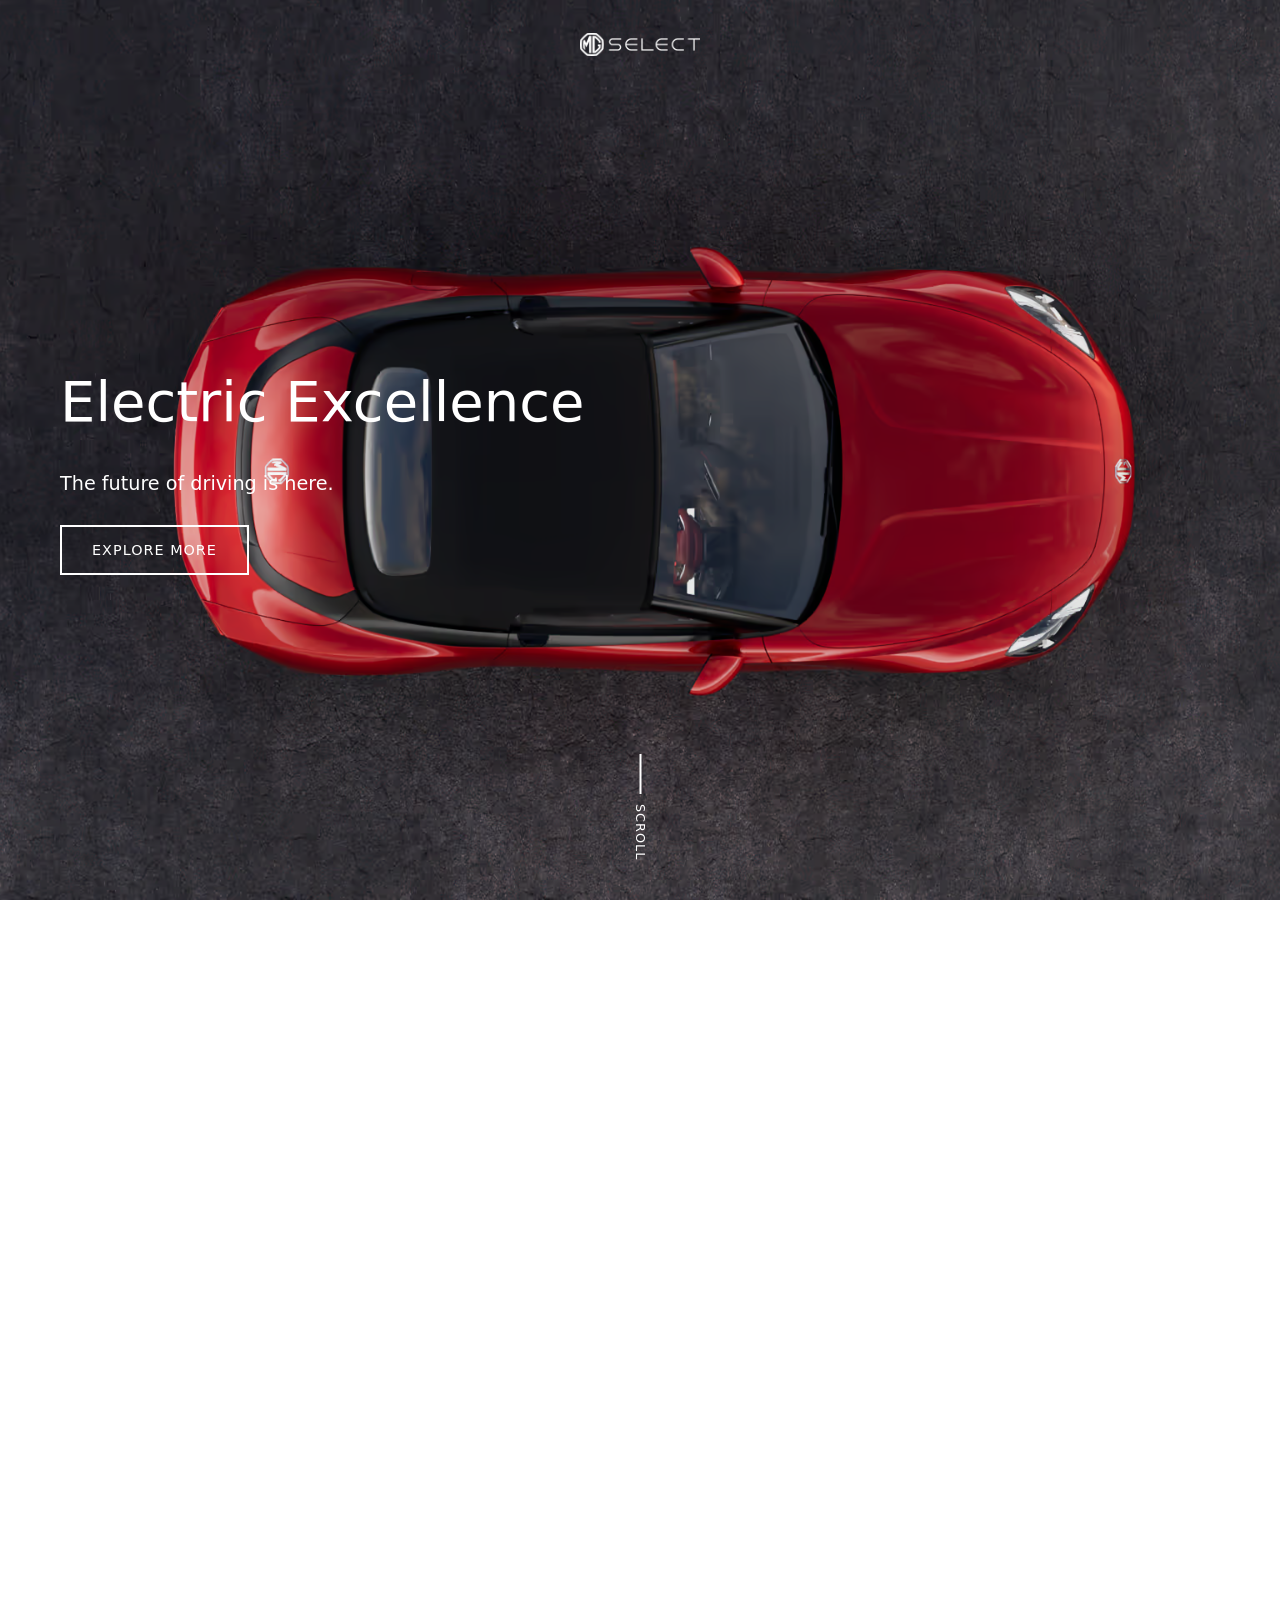
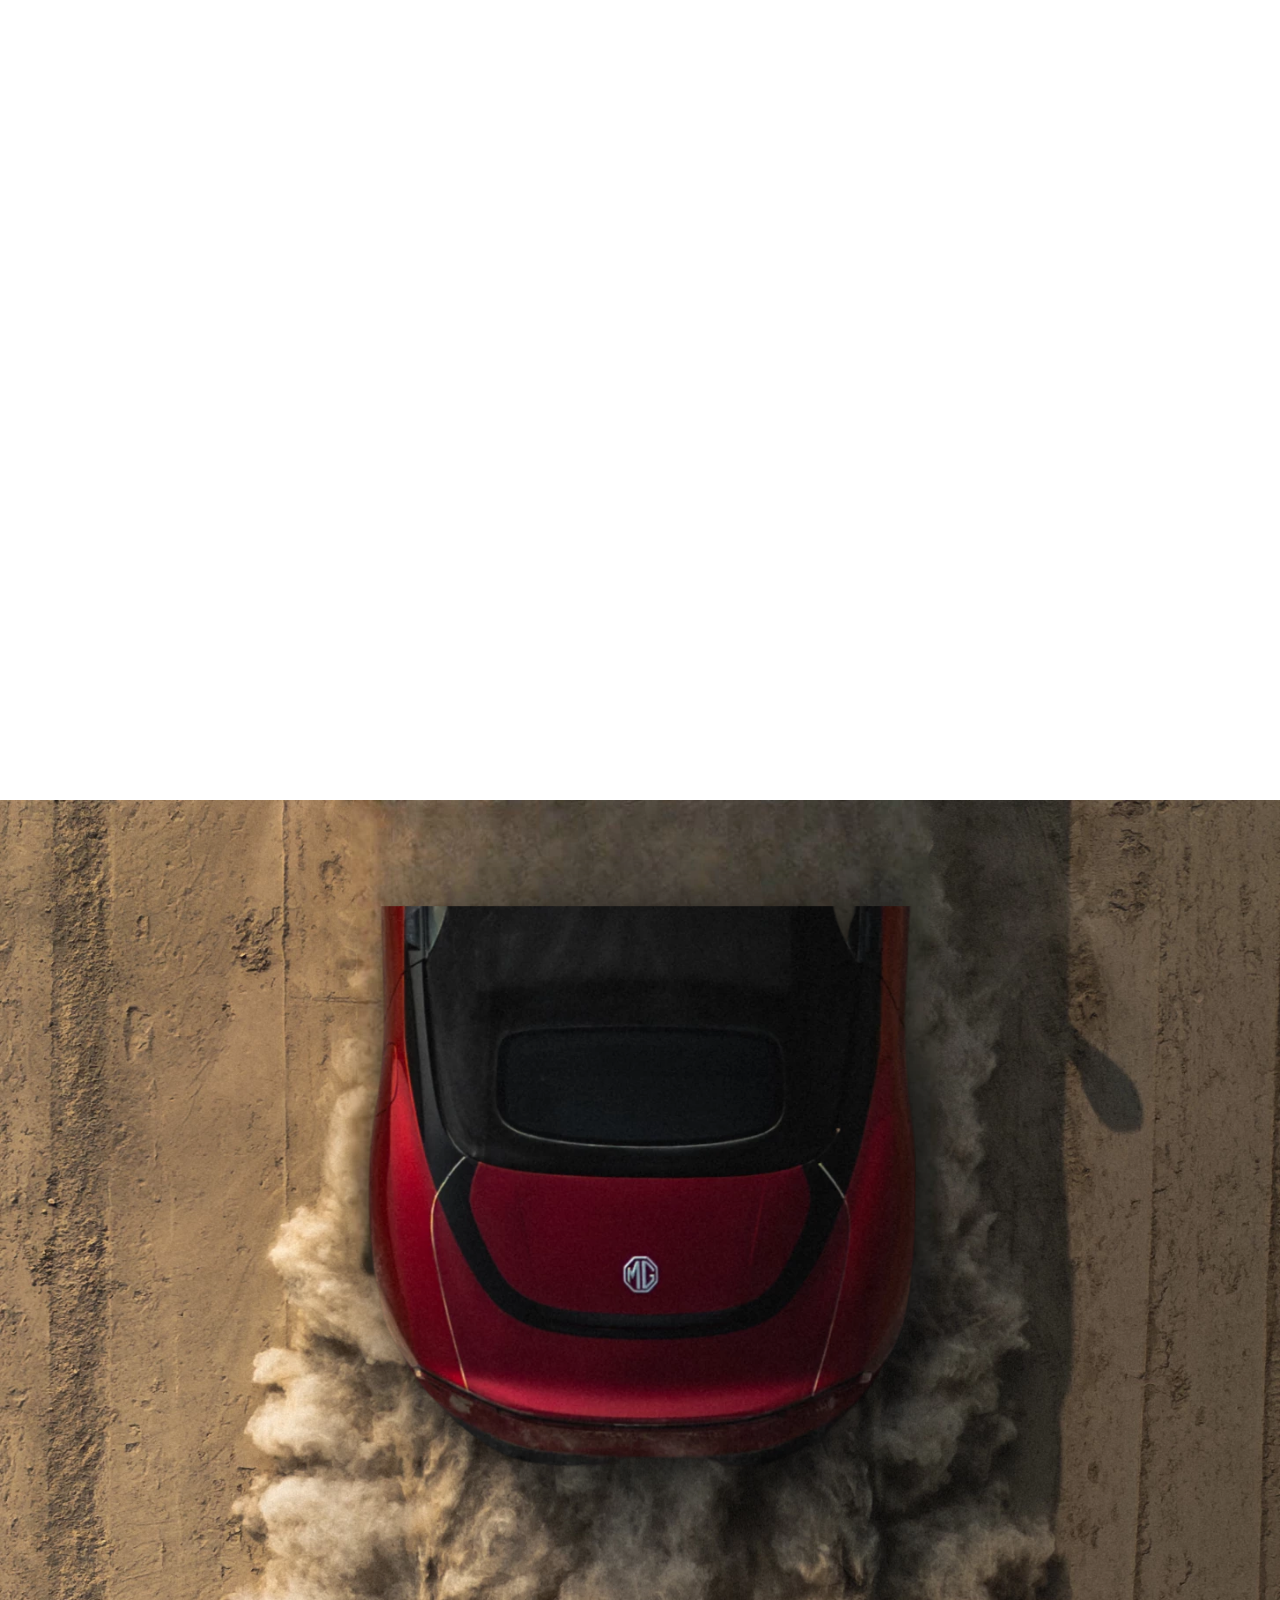
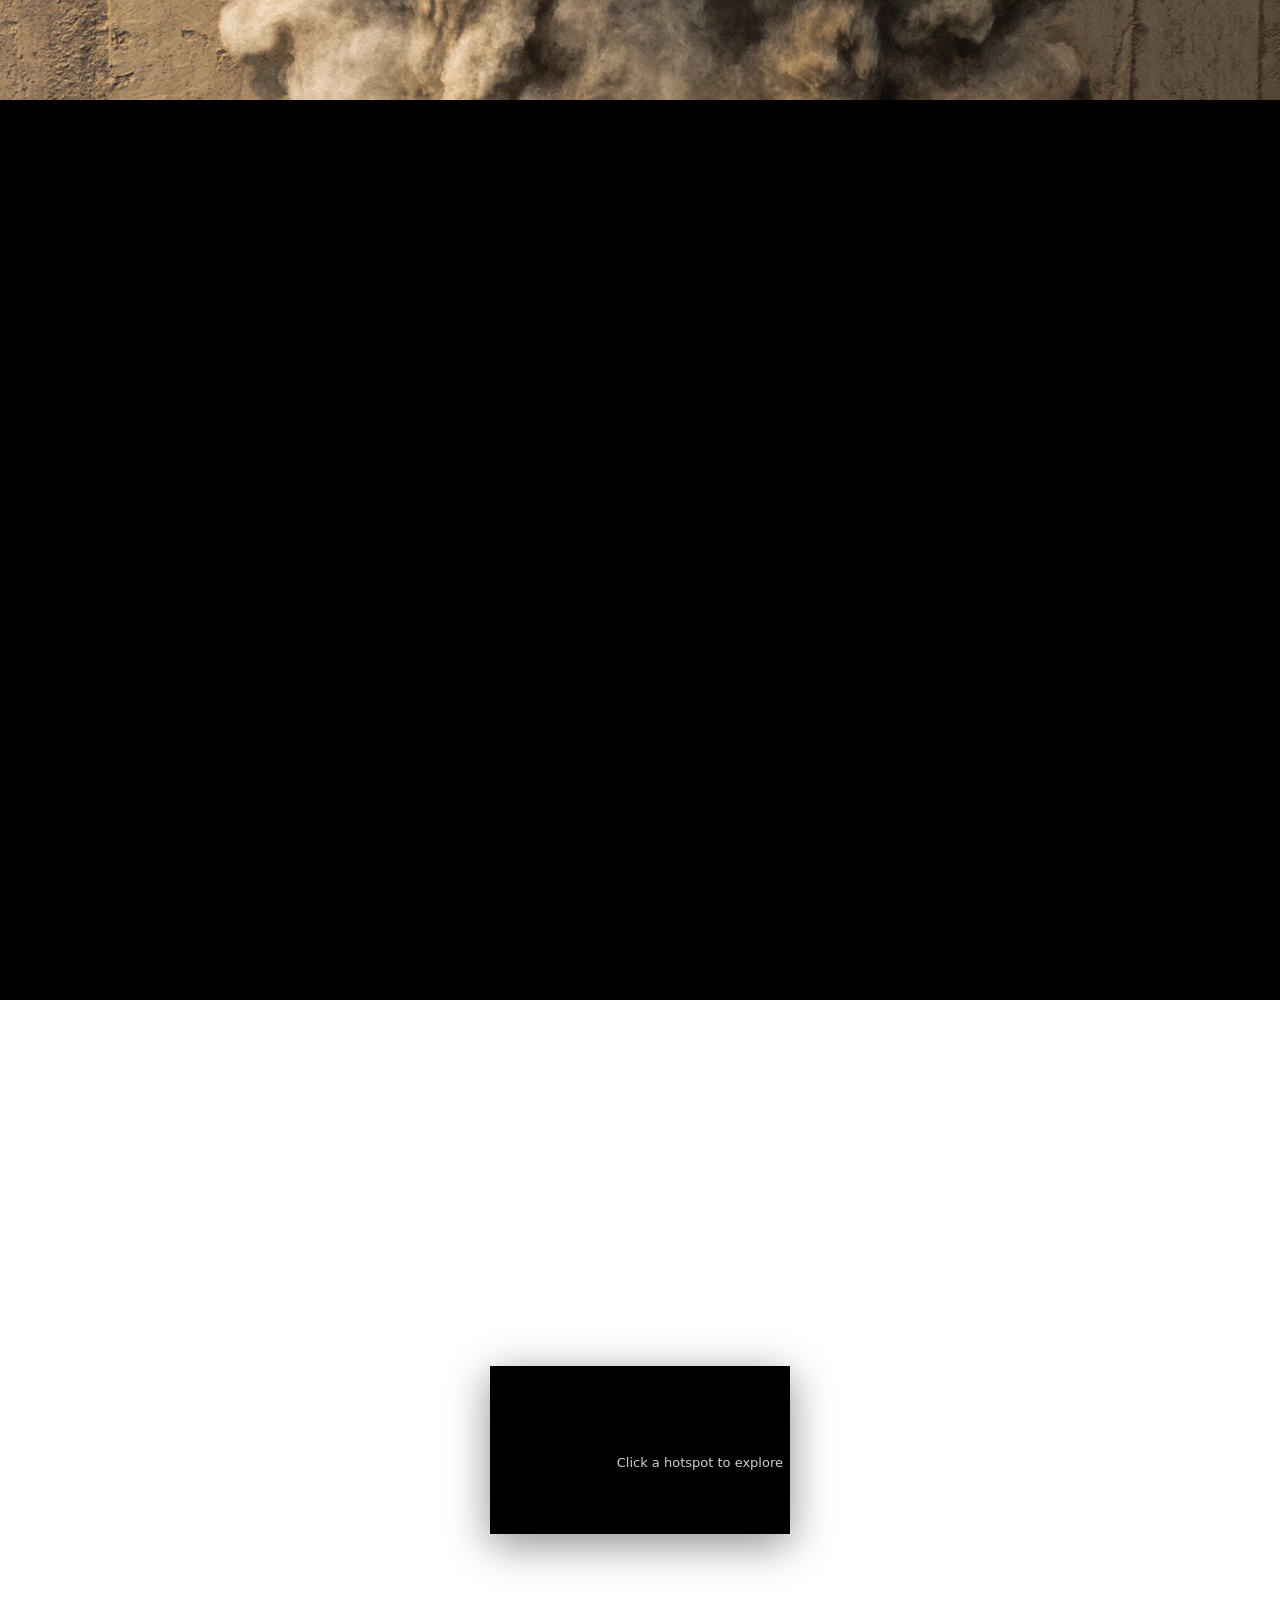
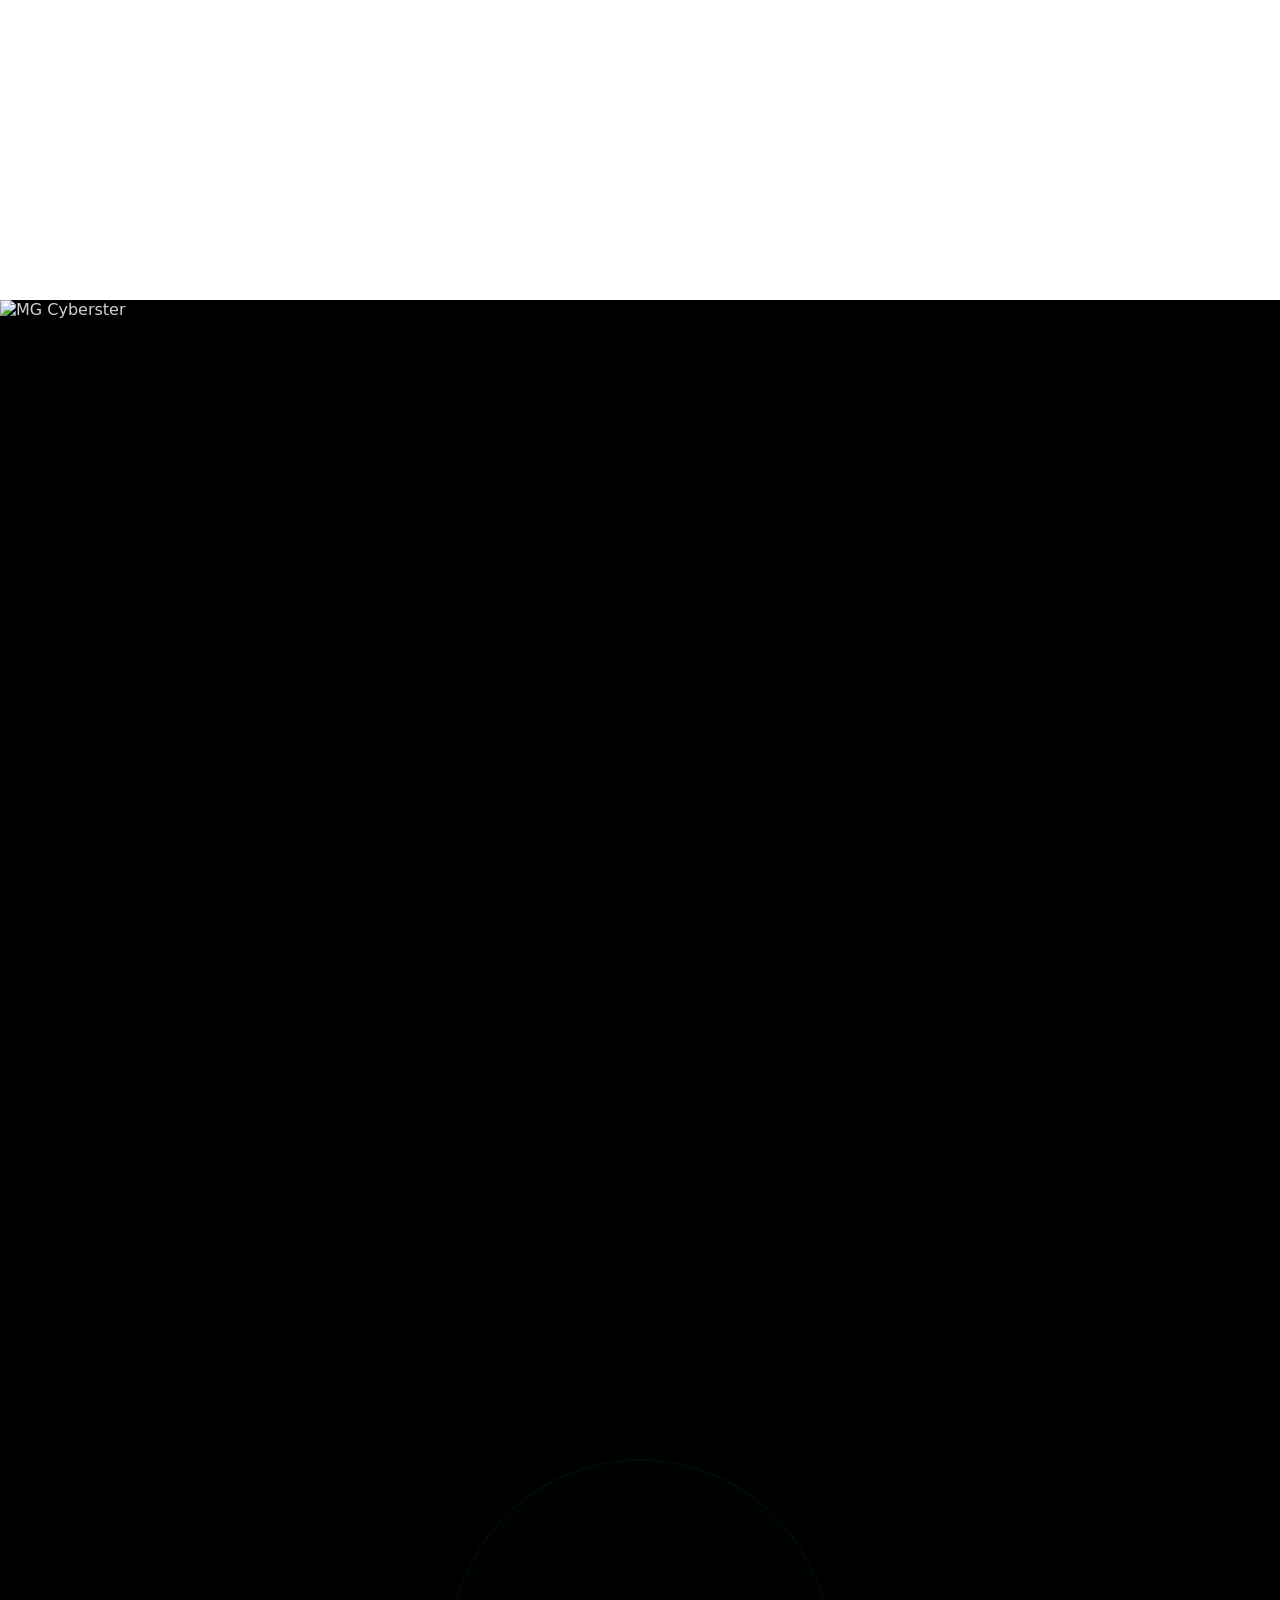
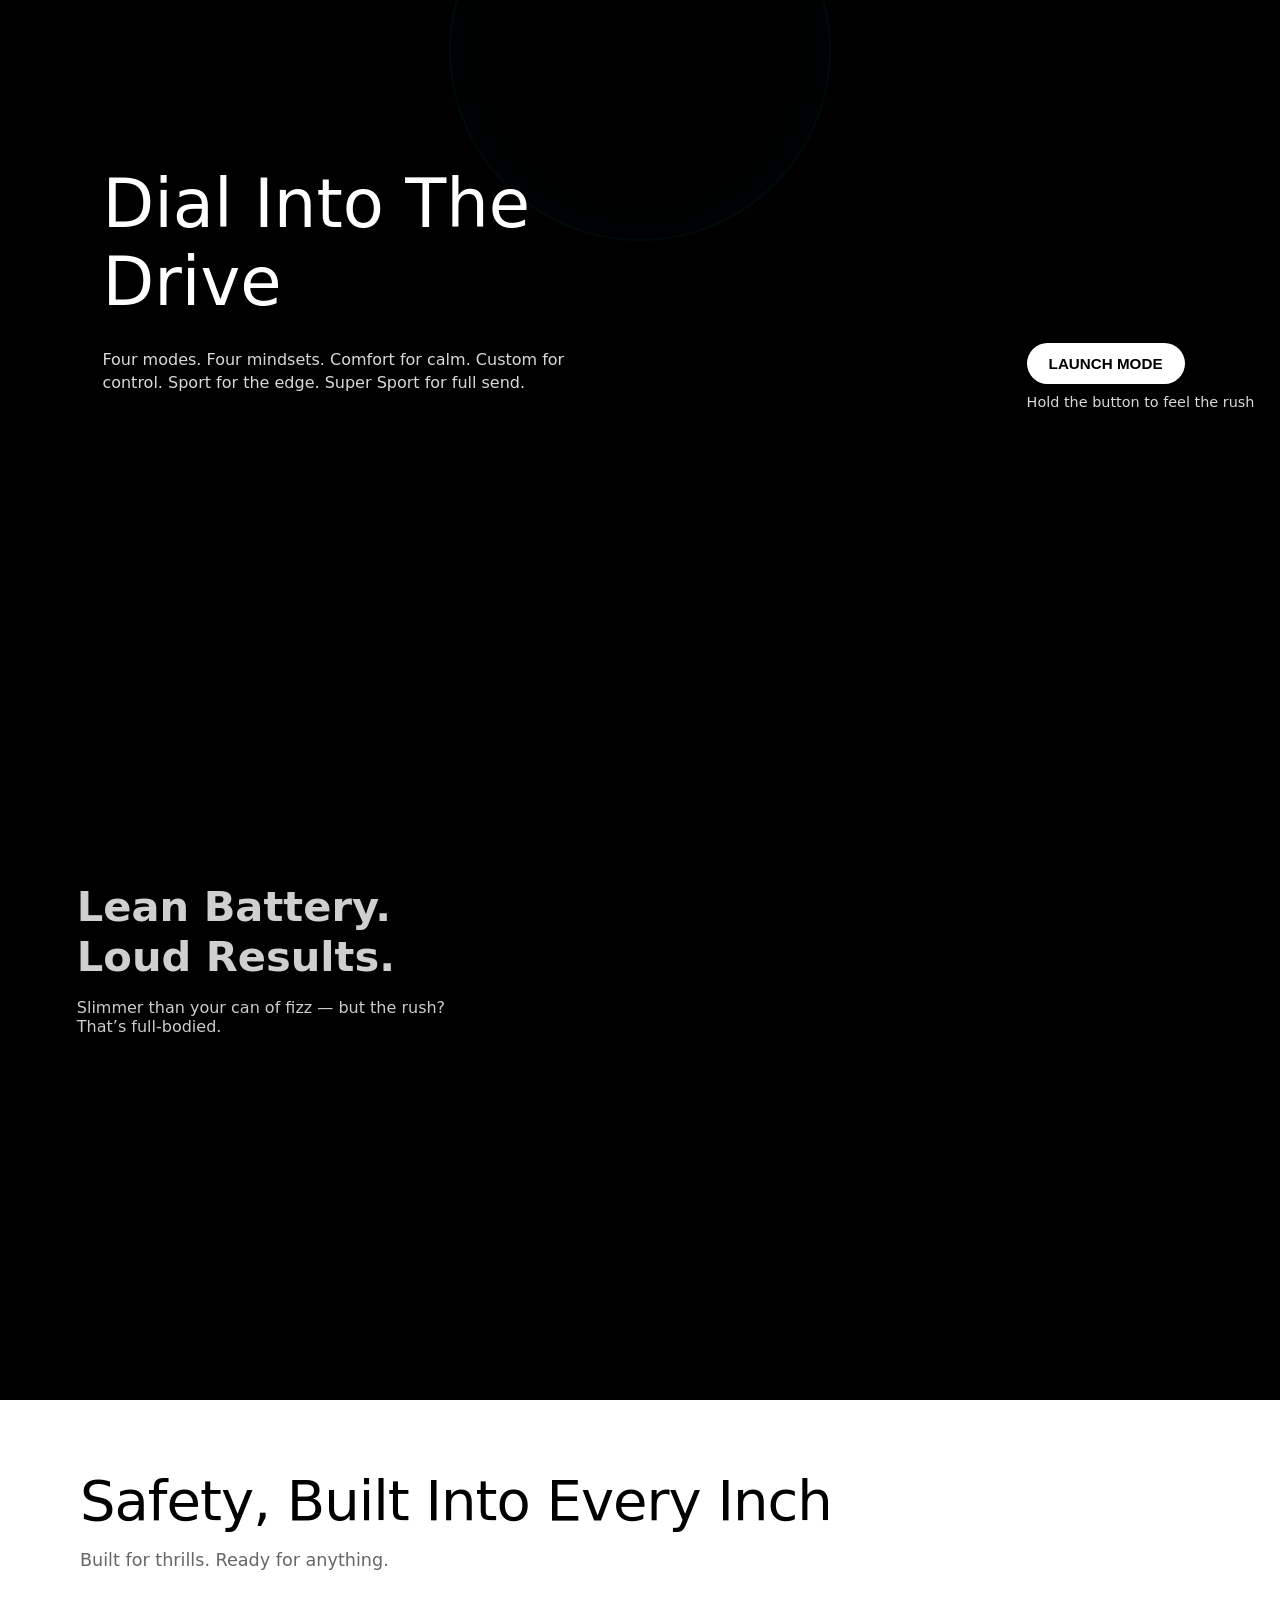
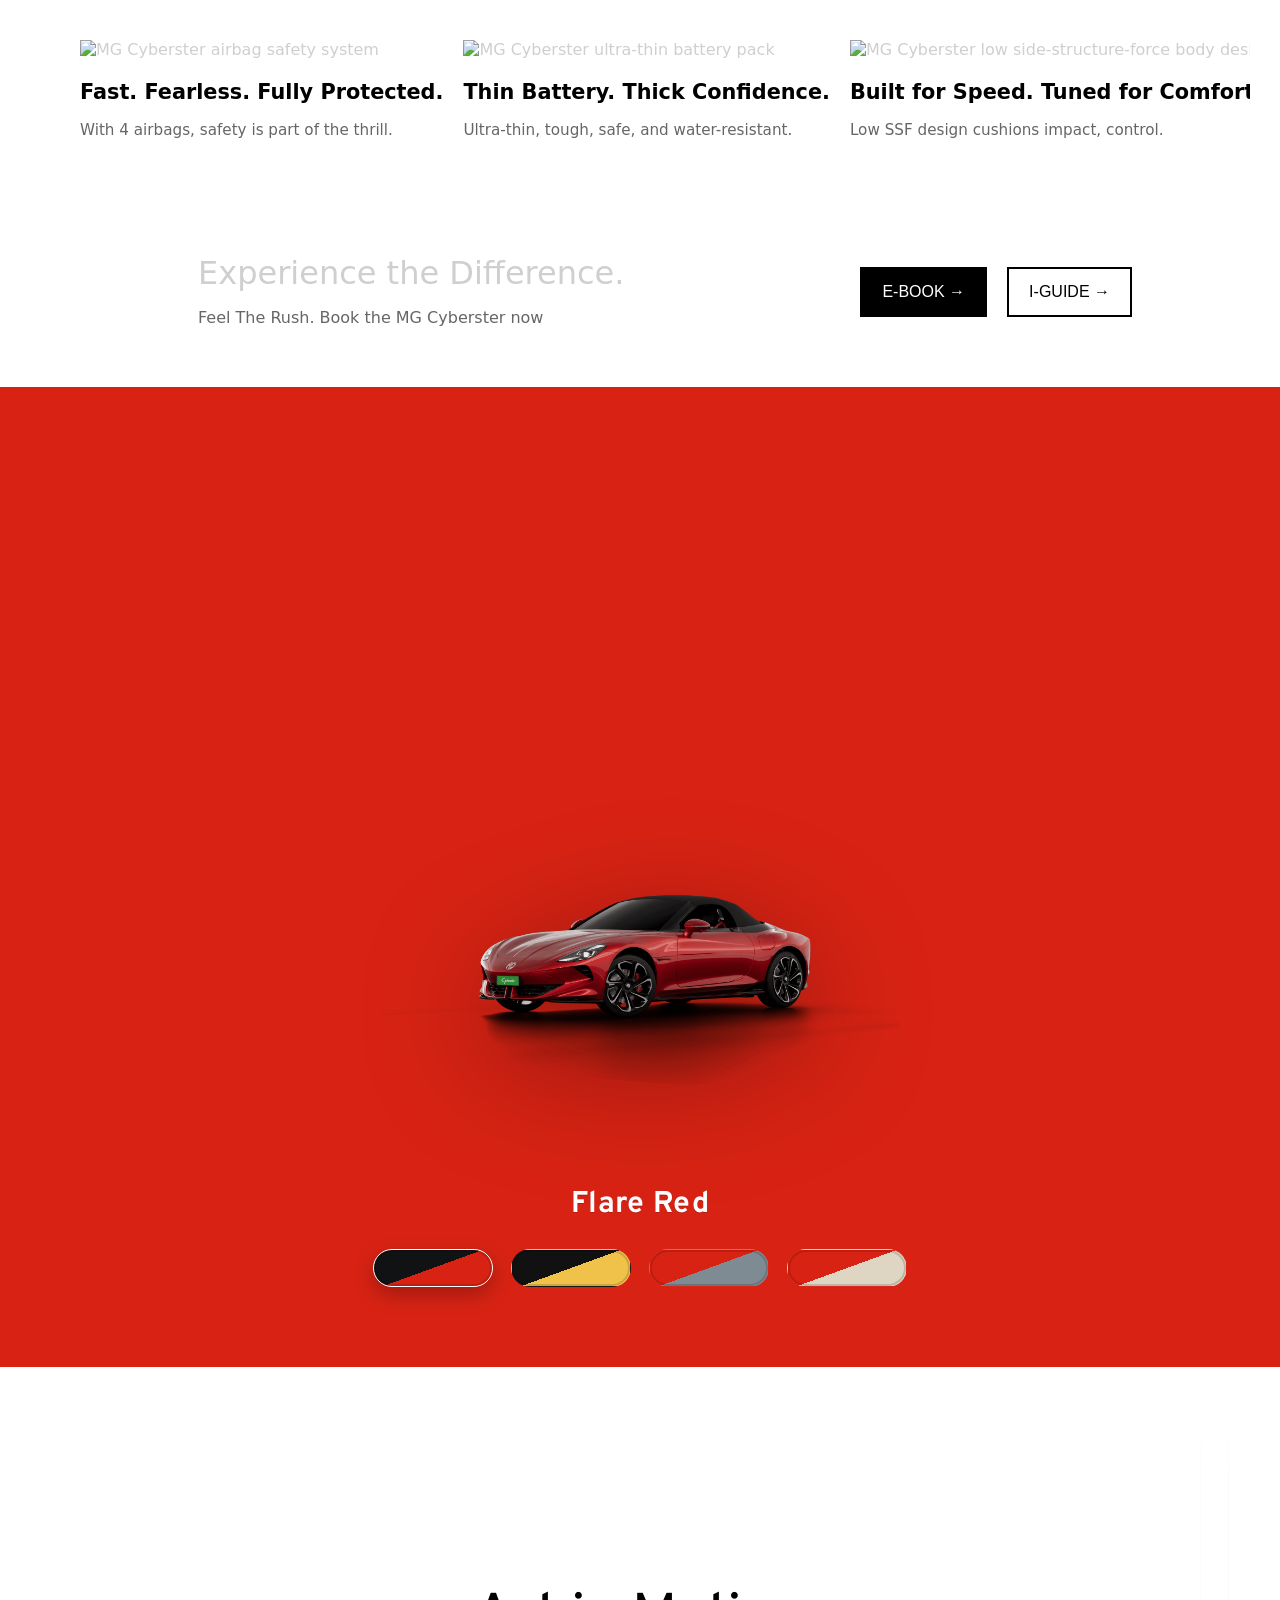
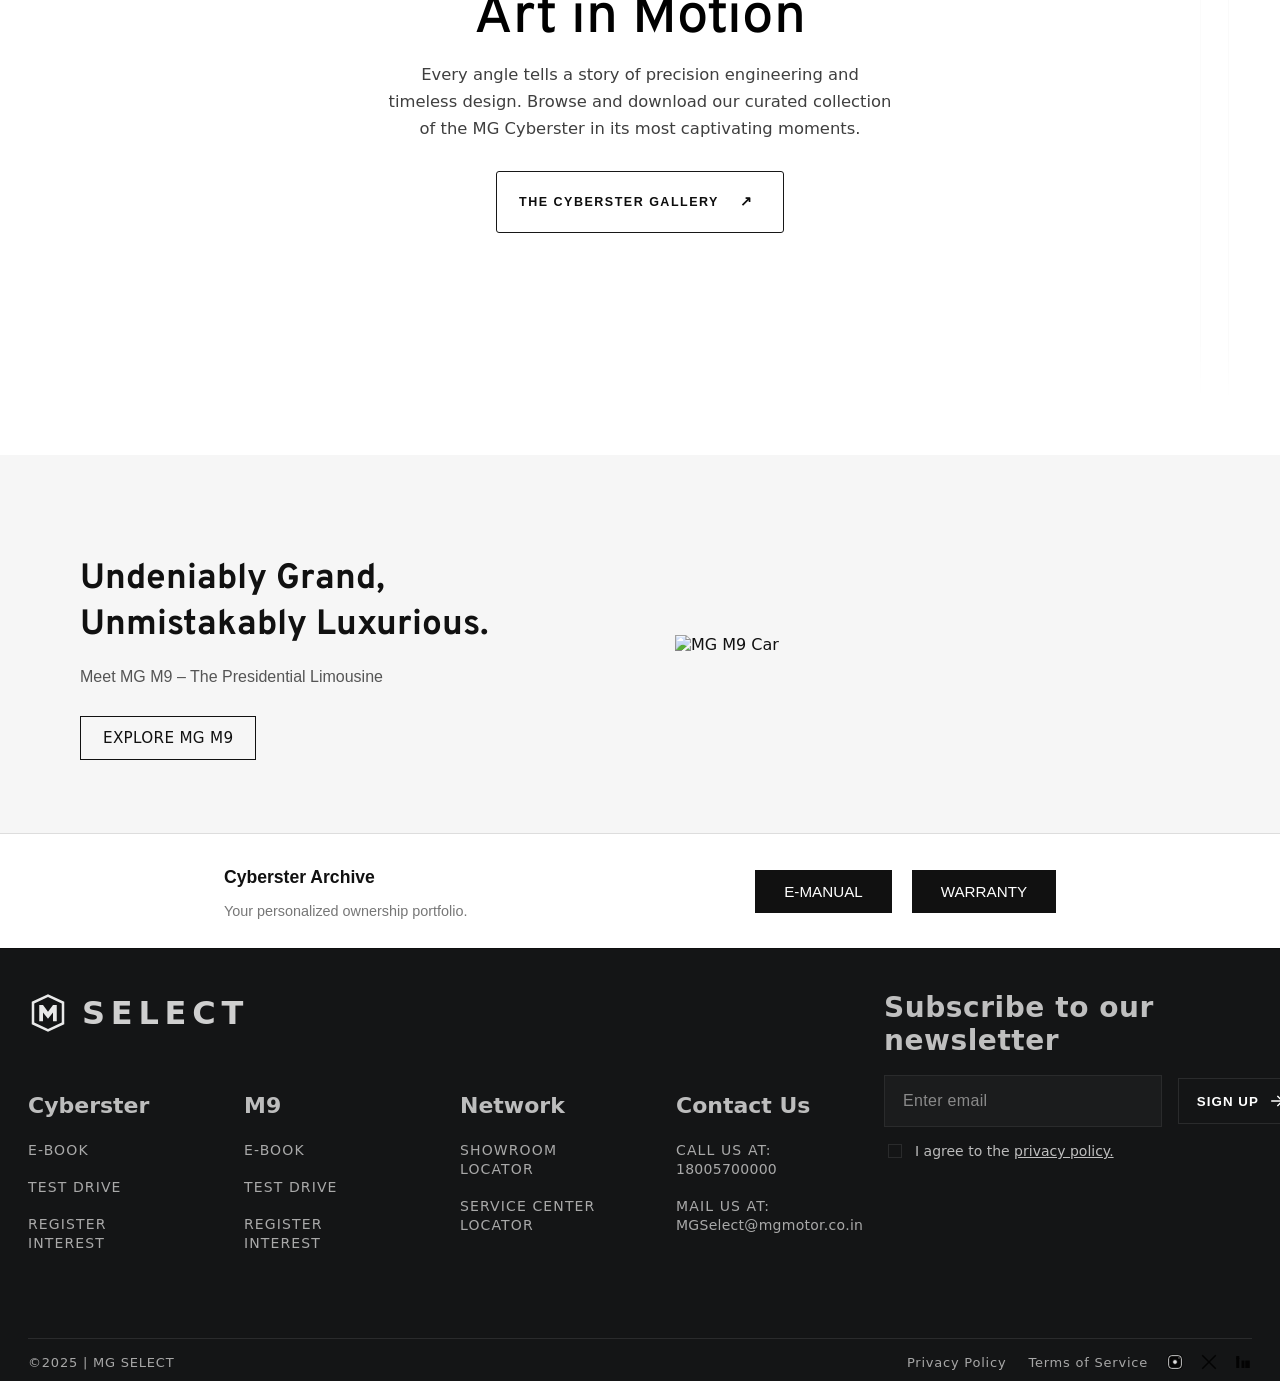
==== commit 4e28868b: "Rename mgselect.html to index.html for root serving Serves at site root (/) by default on Vercel/any" ====
--- a/index.html
+++ b/index.html
@@ -6,10 +6,31 @@
     <meta name="viewport" content="width=device-width, initial-scale=1.0, maximum-scale=5.0, user-scalable=yes" />
     <meta name="mobile-web-app-capable" content="yes" />
     <meta name="apple-mobile-web-app-capable" content="yes" />
-    <title>MG Select Cyberster</title>
+    <title>MG Cyberster — The World's Fastest MG Roadster | MG Select</title>
+    <meta name="description" content="Meet the MG Cyberster: an all-electric roadster with 0–100 km/h in 3.2s, 510 PS, electric scissor doors and up to 580 km range. Explore specs, safety and design." />
+    <link rel="canonical" href="https://shravani-todankar.github.io/mgselect/" />
+
+    <!-- Open Graph / social -->
+    <meta property="og:type" content="website" />
+    <meta property="og:title" content="MG Cyberster — The World's Fastest MG Roadster" />
+    <meta property="og:description" content="All-electric roadster: 0–100 km/h in 3.2s, 510 PS, electric scissor doors, up to 580 km range." />
+    <meta property="og:image" content="https://mgmotor.scene7.com/is/image/mgmotor/m9-prereserve?fmt=webp&wid=1200" />
+    <meta property="og:url" content="https://shravani-todankar.github.io/mgselect/" />
+    <meta name="twitter:card" content="summary_large_image" />
+    <meta name="twitter:title" content="MG Cyberster — The World's Fastest MG Roadster" />
+    <meta name="twitter:description" content="All-electric roadster: 0–100 km/h in 3.2s, 510 PS, up to 580 km range." />
+
     <link rel="icon" type="image/png" href="assets/mg-icon.png">
+    <!-- Paint the first hero frame ASAP while the rest stream in -->
+    <link rel="preload" as="image" href="frames/frame_0001.avif" type="image/avif">
     <link rel="stylesheet" href="mg.css">
     <link href="https://fonts.googleapis.com/css2?family=Overpass:wght@400;500;600;700&display=swap" rel="stylesheet">
+
+    <!-- Smooth scroll + scroll animation libs (used by mg.js) -->
+    <link rel="stylesheet" href="https://unpkg.com/lenis@1.1.14/dist/lenis.css" />
+    <script src="https://cdnjs.cloudflare.com/ajax/libs/gsap/3.12.5/gsap.min.js"></script>
+    <script src="https://cdnjs.cloudflare.com/ajax/libs/gsap/3.12.5/ScrollTrigger.min.js"></script>
+    <script src="https://unpkg.com/lenis@1.1.14/dist/lenis.min.js"></script>
 </head>
 
 <body>
@@ -23,6 +44,7 @@
         <div class="header-logo"></div>
     </header>
 
+    <main>
     <!-- Hero Section -->
     <section class="hero-section" id="heroSection">
         <div class="hero-container">
@@ -85,9 +107,6 @@
             </div>
         </div>
     </section>
-    <div class="frame-counter" id="frameCounter">
-        Frame: <span id="currentFrameNumber">0</span> / <span id="totalFrameNumber">401</span>
-    </div>
 
     <!-- 3rd video with hubspots start-->
     <section class="section">
@@ -231,7 +250,7 @@
             <div class="cyberster-carousel" id="cybersterCarousel">
                 <div class="cyberster-card">
                     <div class="cyberster-card-image">
-                        <img
+                        <img alt="MG Cyberster airbag safety system"
                             src="https://mgmotor.scene7.com/is/image/mgmotor/airbags_v4?fmt=webp-alpha&resMode=bisharp&fit=constrain&qlt=90&wid=1920">
                     </div>
                     <div class="cyberster-card-content">
@@ -242,7 +261,7 @@
 
                 <div class="cyberster-card">
                     <div class="cyberster-card-image">
-                        <img
+                        <img alt="MG Cyberster ultra-thin battery pack"
                             src="https://mgmotor.scene7.com/is/image/mgmotor/battery?fmt=webp-alpha&resMode=bisharp&fit=constrain&qlt=90&wid=1920">
                     </div>
                     <div class="cyberster-card-content">
@@ -253,7 +272,7 @@
 
                 <div class="cyberster-card">
                     <div class="cyberster-card-image">
-                        <img
+                        <img alt="MG Cyberster low side-structure-force body design"
                             src="https://mgmotor.scene7.com/is/image/mgmotor/ssf?fmt=webp-alpha&resMode=bisharp&fit=constrain&qlt=90&wid=1920">
                     </div>
                     <div class="cyberster-card-content">
@@ -264,7 +283,7 @@
 
                 <div class="cyberster-card">
                     <div class="cyberster-card-image">
-                        <img
+                        <img alt="MG Cyberster Level 2 ADAS driver monitoring system"
                             src="https://mgmotor.scene7.com/is/image/mgmotor/driving-monitoring-sysytem?fmt=webp-alpha&resMode=bisharp&fit=constrain&qlt=90&wid=1920">
                     </div>
                     <div class="cyberster-card-content">
@@ -387,6 +406,8 @@
         </div>
     </section>
 
+    </main>
+
     <!-- footer -->
     <footer class="mgxFooter_wrap">
         <div class="mgxFooter_container">
@@ -438,10 +459,10 @@
                         <div class="mgxCol">
                             <h4>Contact Us</h4>
                             <ul>
-                                <li><span>Call Us at: <a href="#"
+                                <li><span>Call Us at: <a href="tel:18005700000"
                                             style="text-transform:none; letter-spacing:.02em;">18005700000</a></span>
                                 </li>
-                                <li><span>Mail Us at: <a href="#"
+                                <li><span>Mail Us at: <a href="mailto:MGSelect@mgmotor.co.in"
                                             style="text-transform:none; letter-spacing:.02em;">MGSelect@mgmotor.co.in</a></span>
                                 </li>
                             </ul>
@@ -515,7 +536,7 @@
         </div>
     </footer>
 
-    <script src="mg.js"></script>
+    <script src="mg.js?v=3"></script>
 </body>
 
 </html>
--- a/mg.css
+++ b/mg.css
@@ -329,6 +329,7 @@
     border: 1px solid rgba(255, 255, 255, 0.2);
     border-radius: 12px;
     background: rgba(255, 255, 255, 0.1);
+    -webkit-backdrop-filter: blur(15px);
     backdrop-filter: blur(15px);
     transition: 0.3s;
 }
@@ -526,10 +527,6 @@
 }
 :root {
     --accent: #0ea5e9;
-    --bg: #0b0f19;
-    --panel: #111828;
-    --text: #e5e7eb;
-    --muted: #9ca3af;
     --radius: 16px;
     --txt: #ffffff;
     --txt-dim: #d9d9d9;
@@ -602,7 +599,7 @@
     margin: 0 0 6px;
     font-size: 42px;
     font-weight: 450;
-    line-height: 1.8;
+    line-height: 1.2;
     letter-spacing: 1.3px;
 }
 .maintext p {
@@ -645,6 +642,7 @@
     right: -5px;
     bottom: 62px;
     background: rgba(0, 0, 0, 0.55);
+    -webkit-backdrop-filter: blur(4px);
     backdrop-filter: blur(4px);
     padding: 10px 12px;
     border-radius: 12px;
@@ -704,13 +702,13 @@
 }
 .mgxAgree a:hover,
 .mgxBottomLinks a:hover,
-.mgxBrandRow .logo,
 .mgxCol a:hover {
     color: var(--white);
 }
 .loader {
     inset: 0;
     background: rgba(0, 0, 0, 0.35);
+    -webkit-backdrop-filter: blur(2px);
     backdrop-filter: blur(2px);
     opacity: 0;
     pointer-events: none;
@@ -806,6 +804,7 @@
         right: 50%;
         transform: translateX(50%);
         background: rgba(0, 0, 0, 0.7);
+        -webkit-backdrop-filter: blur(8px);
         backdrop-filter: blur(8px);
     }
 }
@@ -895,7 +894,7 @@
 }
 .subcopy {
     font-size: 1rem;
-    line-height: 1;
+    line-height: 1.4;
     color: var(--txt-dim);
     max-width: 520px;
 }
@@ -923,7 +922,7 @@
     transform: scale(0.97);
     box-shadow: 0 6px 18px rgba(0, 0, 0, 0.5);
 }
-.hint11 {
+.hint1 {
     color: var(--txt-dim);
     font-size: 0.9rem;
     margin: 0;
@@ -938,6 +937,7 @@
     box-shadow:
         0 0 0 2px rgba(0, 255, 255, 0.18),
         inset 0 0 120px rgba(0, 180, 255, 0.08);
+    -webkit-backdrop-filter: blur(1px);
     backdrop-filter: blur(1px);
     opacity: 0.22;
 }
@@ -964,16 +964,13 @@
     user-select: none;
 }
 .image__reveal--image,
-.image_reveal_glitch--img,
+.image__reveal__glitch--img,
 .reveal-strip {
     position: absolute;
     top: 0;
     left: 0;
     pointer-events: none;
     right: 0;
-}
-.image_reveal_content--container {
-    display: none;
 }
 .image__reveal--image {
     bottom: 0;
@@ -998,189 +995,15 @@
     transform: translateY(-100%);
     transition: transform 50ms linear;
 }
-.image_reveal_glitch--img {
+.image__reveal__glitch--img {
     bottom: 0;
     opacity: 0;
     display: none;
-}
-.fingertouch-icon {
-    fill: currentColor;
-}
-@media (min-width: 768px) {
-    .image__reveal--title {
-        font-size: 24px;
-    }
-    .image_reveal_touch--icon {
-        width: 64px;
-        height: 64px;
-    }
-}
-.videoSection_container {
-    position: relative;
-    min-height: 100vh;
-    display: grid;
-    place-items: center;
-    background: radial-gradient(1200px 600px at 50% 10%, #0f1622 0, var(--vs-bg) 60%);
-    overflow: clip;
-}
-.videoSection_frame {
-    position: relative;
-    width: min(1200px, 92vw);
-    aspect-ratio: 16/9;
-    border-radius: 16px;
-    box-shadow: 0 20px 80px rgba(0, 0, 0, 0.45);
-    overflow: hidden;
-    background: #000;
-}
-.videoSection_detailVideo,
-.videoSection_mainVideo {
-    width: 100%;
-    height: 100%;
-    object-fit: cover;
-    display: block;
-    background: #000;
-}
-.videoSection_hotspots {
-    position: absolute;
-    inset: 0;
-    pointer-events: none;
-    opacity: 0;
-    transition: opacity 0.35s;
-}
-.videoSection_hotspots.active {
-    pointer-events: auto;
-    opacity: 1;
-}
-.videoSection_spot {
-    --x: 50%;
-    --y: 50%;
-    position: absolute;
-    left: calc(var(--x));
-    top: calc(var(--y));
-    transform: translate(-50%, -50%);
-    width: 22px;
-    height: 22px;
-    border-radius: 50%;
-    background: #fff;
-    box-shadow:
-        0 0 0 2px rgba(255, 255, 255, 0.9) inset,
-        0 0 0 6px rgba(0, 229, 255, 0.45),
-        0 0 22px 6px rgba(0, 229, 255, 0.35);
-    cursor: pointer;
-    pointer-events: auto;
-}
-.videoSection_spot::after {
-    content: "";
-    position: absolute;
-    inset: -10px;
-    border-radius: 50%;
-    animation: 1.8s ease-out infinite vs_pulse;
-    box-shadow: 0 0 0 1px var(--vs-accent);
 }
 .amr-decor,
 .cyc-tab::after {
     inset: 0;
     pointer-events: none;
-}
-@keyframes vs_pulse {
-    0% {
-        transform: scale(1);
-        opacity: 0.7;
-    }
-    100% {
-        transform: scale(1.7);
-        opacity: 0;
-    }
-}
-.videoSection_hint {
-    position: absolute;
-    left: 12px;
-    top: 12px;
-    z-index: 3;
-    background: rgba(0, 0, 0, 0.45);
-    color: #d0dbe6;
-    padding: 6px 10px;
-    border-radius: 8px;
-    font-size: 12px;
-    backdrop-filter: blur(6px);
-    border: 1px solid rgba(255, 255, 255, 0.1);
-}
-.videoSection_drawer {
-    position: fixed;
-    top: 0;
-    right: 0;
-    height: 100dvh;
-    width: var(--vs-drawer-w);
-    background: #0a0f17;
-    border-left: 1px solid rgba(255, 255, 255, 0.08);
-    transform: translateX(100%);
-    transition: transform 0.38s cubic-bezier(0.22, 0.61, 0.36, 1);
-    display: grid;
-    grid-template-rows: auto 1fr auto;
-    z-index: 50;
-}
-.videoSection_drawer.open {
-    transform: translateX(0);
-}
-.videoSection_drawerHeader {
-    display: flex;
-    align-items: center;
-    gap: 12px;
-    padding: 14px 16px;
-    border-bottom: 1px solid rgba(255, 255, 255, 0.08);
-    background: linear-gradient(0deg, rgba(0, 229, 255, 0.08), transparent 60%);
-}
-.videoSection_drawerTitle {
-    font-weight: 600;
-    letter-spacing: 0.2px;
-}
-.videoSection_closeBtn {
-    margin-left: auto;
-    background: #121a25;
-    color: var(--vs-text);
-    border: 1px solid rgba(255, 255, 255, 0.12);
-    padding: 8px 12px;
-    border-radius: 999px;
-    cursor: pointer;
-}
-.videoSection_drawerBody {
-    display: grid;
-    grid-template-rows: 1fr auto;
-    overflow: hidden;
-}
-.videoSection_drawerVideo {
-    aspect-ratio: 16/9;
-    background: #000;
-    border-bottom: 1px solid rgba(255, 255, 255, 0.08);
-}
-.videoSection_drawerInfo {
-    padding: 14px 16px;
-    color: var(--vs-muted);
-    max-height: 40vh;
-    overflow: auto;
-}
-.videoSection_drawerFooter {
-    padding: 12px 16px;
-    border-top: 1px solid rgba(255, 255, 255, 0.08);
-}
-.videoSection_pill {
-    display: inline-flex;
-    align-items: center;
-    gap: 6px;
-    padding: 6px 10px;
-    border-radius: 999px;
-    background: rgba(0, 229, 255, 0.12);
-    color: var(--vs-text);
-    border: 1px solid rgba(0, 229, 255, 0.28);
-    font-size: 12px;
-}
-.cyberVideo_intro,
-.cyberVideo_outro {
-    height: 100vh;
-    display: flex;
-    align-items: center;
-    justify-content: center;
-    background: #111;
 }
 .cyberVideo_container {
     position: relative;
@@ -1249,8 +1072,7 @@
     gap: 48px;
     align-items: start;
 }
-.mgxBrandRow,
-.mgxBrandRow .logo {
+.mgxBrandRow {
     display: flex;
     align-items: center;
     gap: 14px;
@@ -1648,13 +1470,8 @@
     .hud .ring {
         display: none;
     }
-    .videoSection_spot::after {
-        animation: none;
-    }
     .cyc-car,
     .cyc-tab,
-    .videoSection_drawer,
-    .videoSection_hotspots,
     body {
         transition: none;
     }
